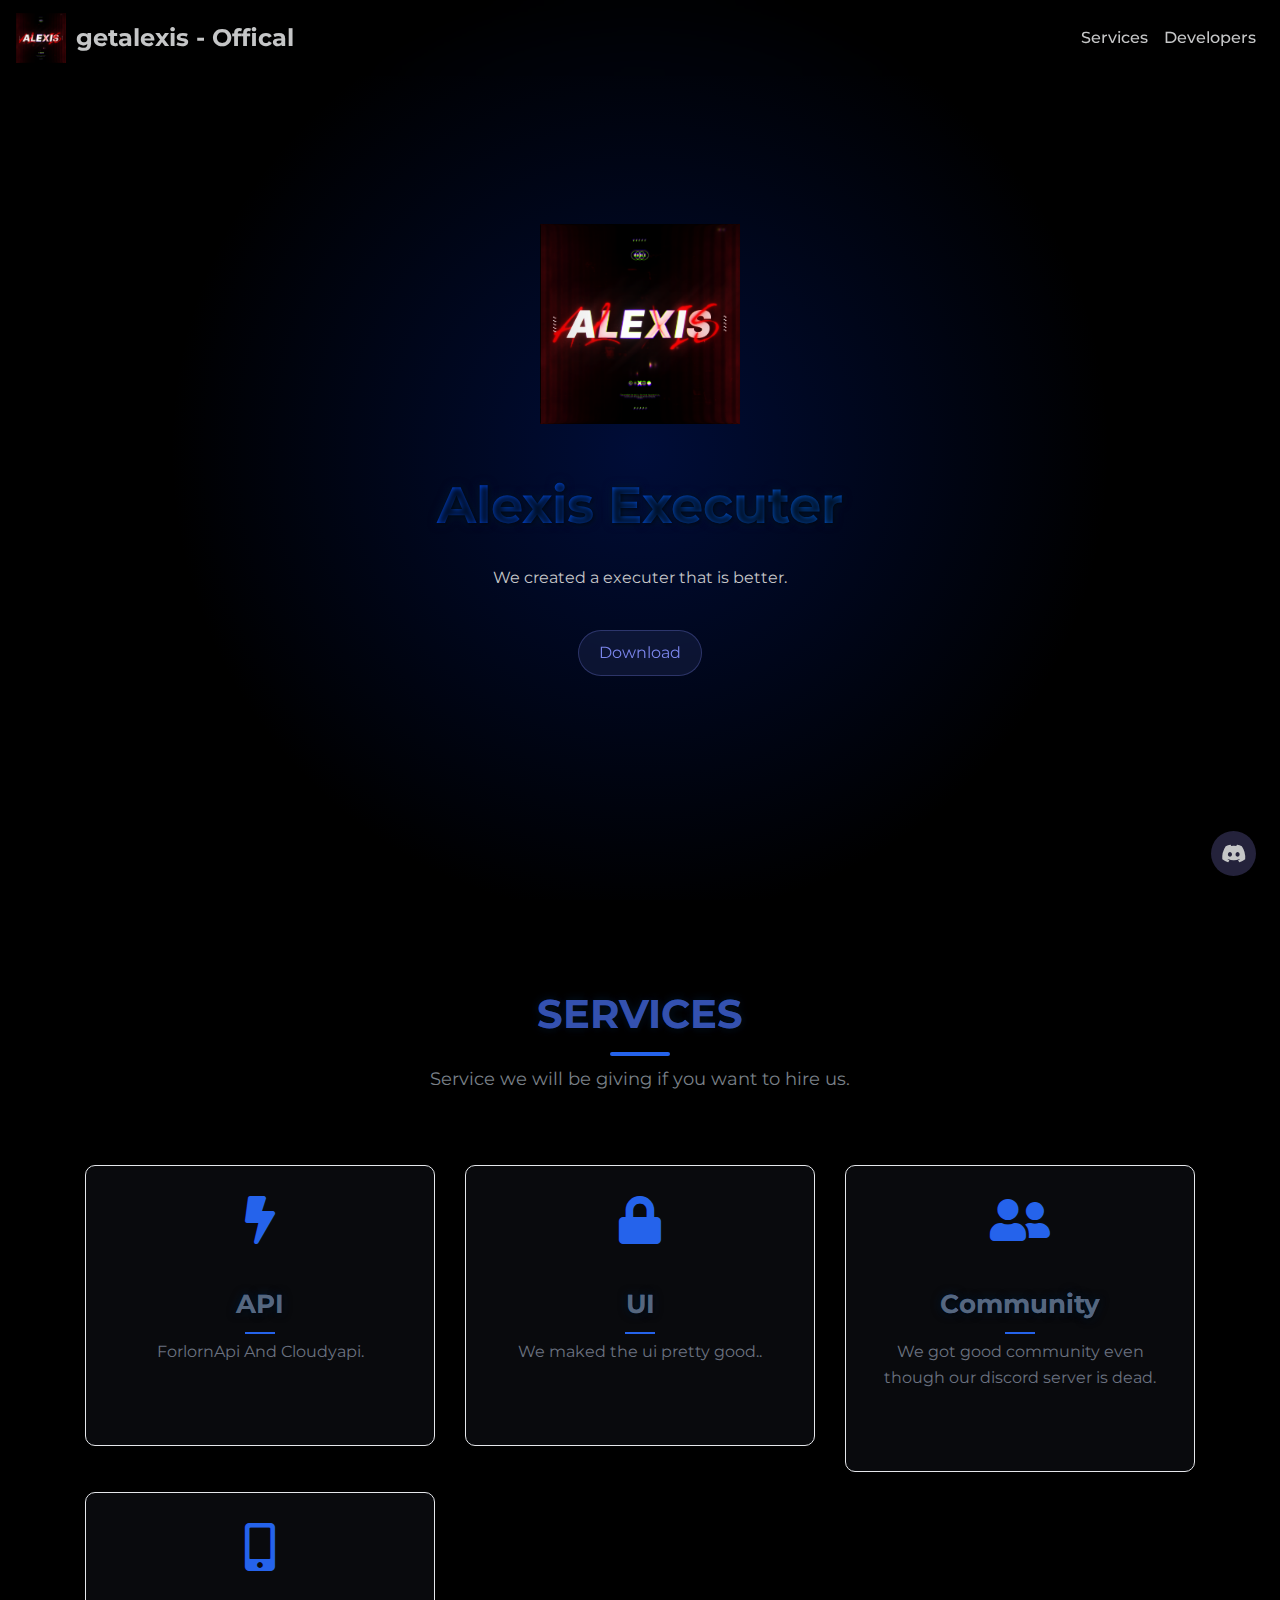
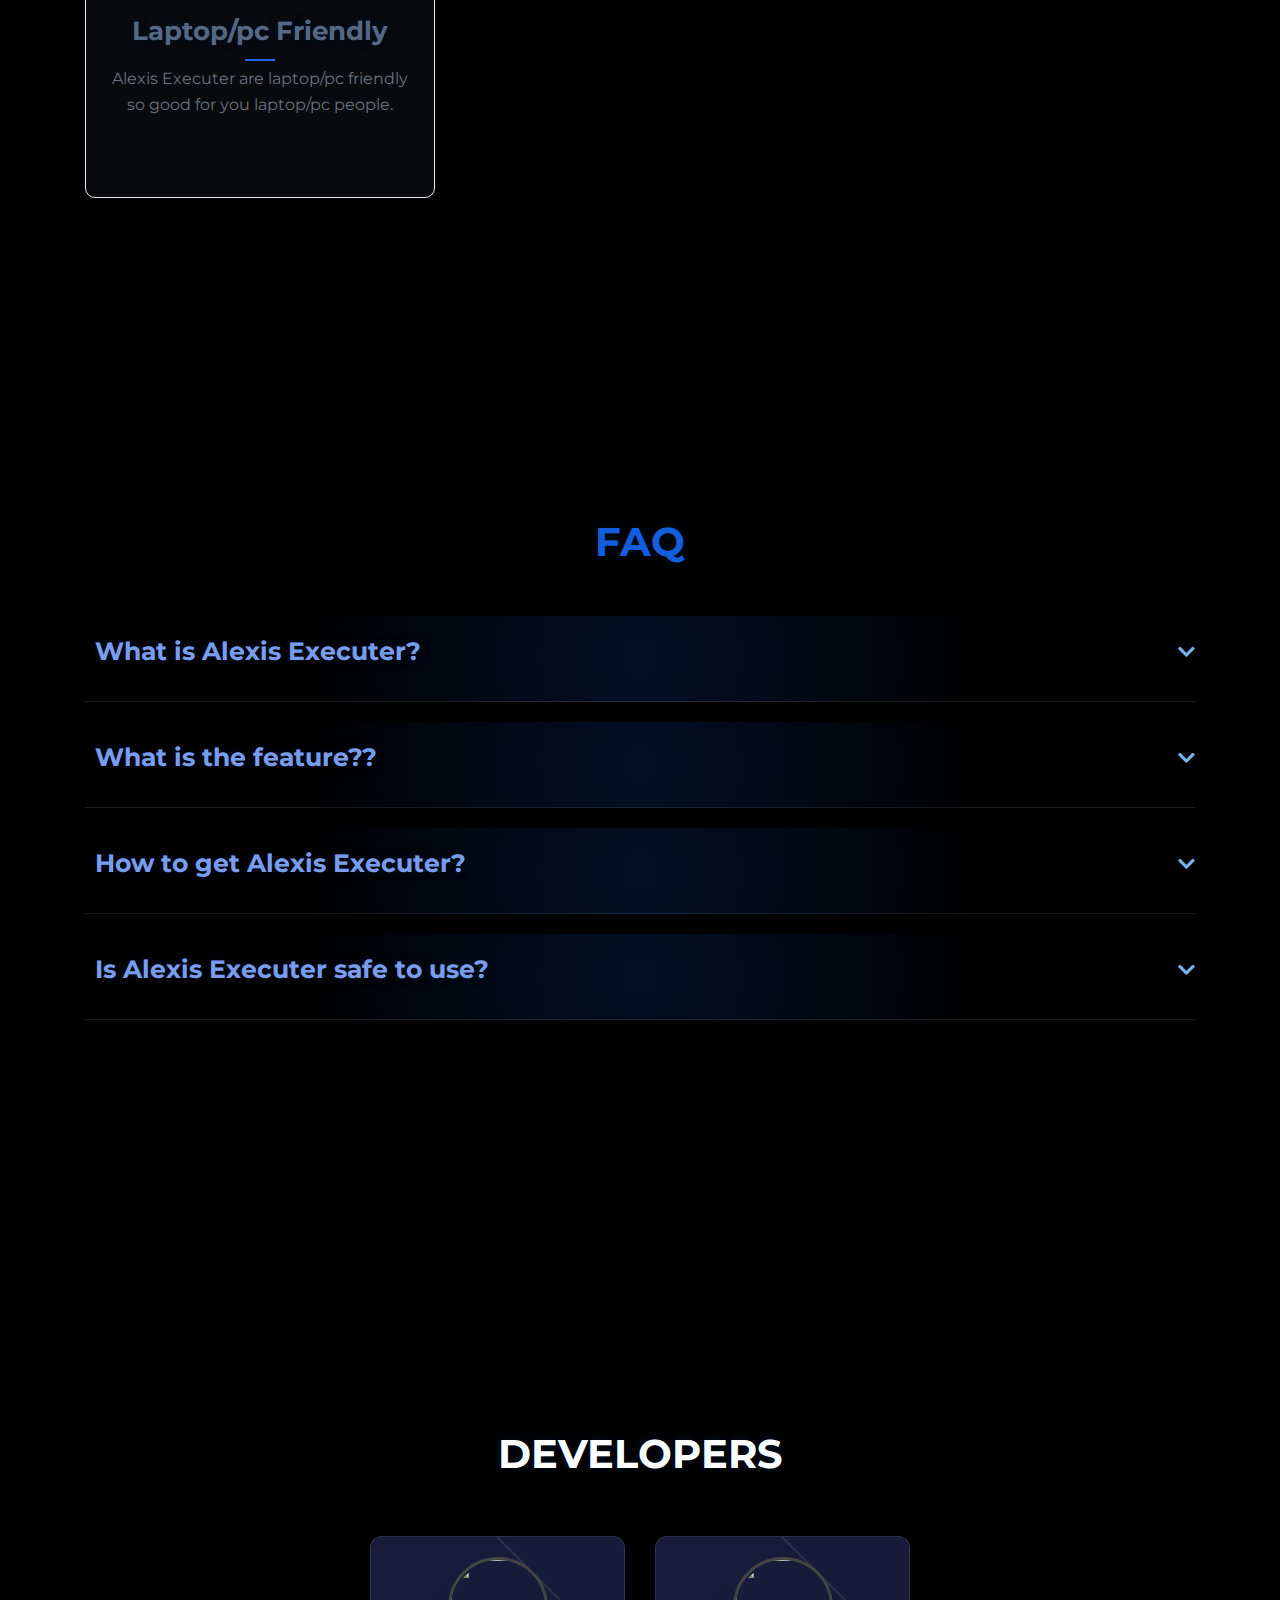
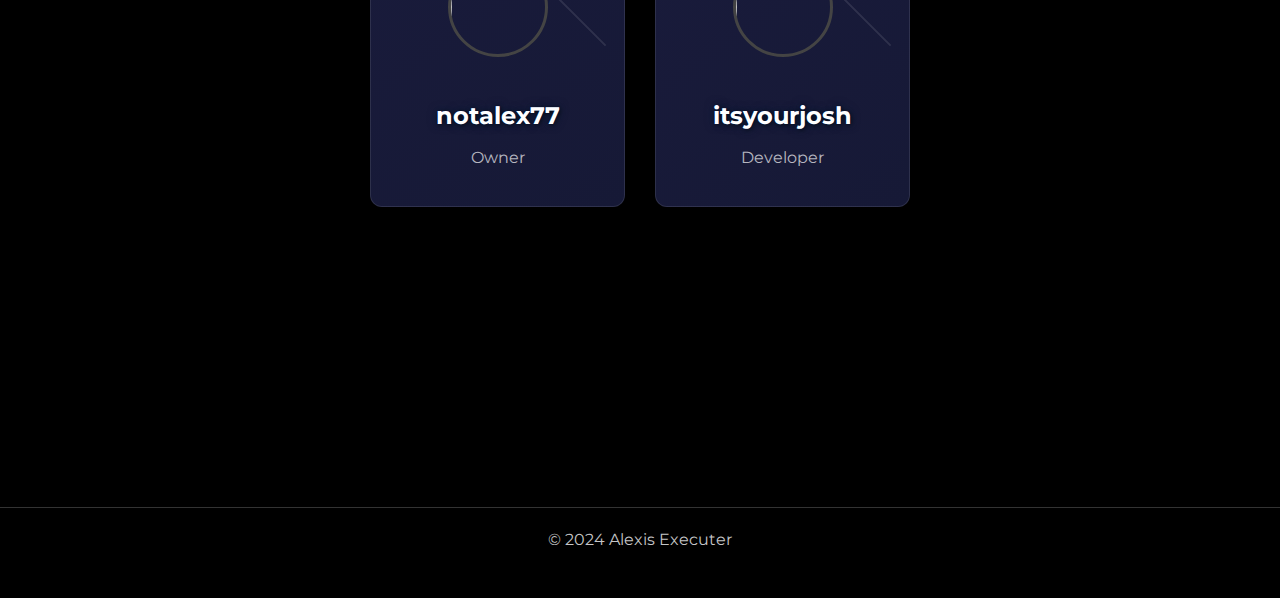
==== index.html @ 996feda2 "Update index.html" ====
<!DOCTYPE html>
<html lang="en">
<head>
    <meta charset="UTF-8" />
    <meta name="viewport" content="width=device-width, initial-scale=1.0" />
    <title>getalexis - Official</title>
<!--     <meta name="description" roblox Executer."> -->
    <link rel="icon" type="image/png" href="logo1.png" />

    <meta property="og:title" content="getalexis - Official">
    <meta property="og:description" content="Roblox Executer.">
    <meta property="og:type" content="website">
    <meta property="og:url" content="https://getalexis.vercel.app">
    <meta property="og:image" content="https://ibb.co/qJ67VHn">
    <meta property="og:image:width" content="1920">
    <meta property="og:image:height" content="1080">

<!--     For Twitter why you ask idk its just that i want that cool thumbnail when you send our website url link -->
    <meta name="twitter:card" content="summary_large_image">
    <meta name="twitter:title" content="getalexis - Official">
    <meta name="twitter:description" content="Roblox Executer.">
    <meta name="twitter:image" content="https://ibb.co/qJ67VHn">

    <meta name="theme-color" content="#1058e9">
    
    <link rel="stylesheet" href="https://stackpath.bootstrapcdn.com/bootstrap/4.5.2/css/bootstrap.min.css" />
    <link rel="stylesheet" href="https://cdnjs.cloudflare.com/ajax/libs/font-awesome/5.15.4/css/all.min.css" />
    <link href="https://fonts.googleapis.com/css2?family=Montserrat:wght@400;700&display=swap" rel="stylesheet" />
    <link href="https://fonts.googleapis.com/css2?family=Montserrat:wght@400;500;600;700&display=swap" rel="stylesheet" />
    <link rel="stylesheet" href="styles.css" />
</head>
<body>
    
    <nav class="navbar navbar-expand-lg navbar-dark fixed-top">
        <a class="navbar-brand" href="/">
            <img src="logo1.png" alt="Logo" class="nav-logo" />
            <span class="brand-text">getalexis - Offical</span>
        </a>        
        <button class="navbar-toggler" type="button" data-toggle="collapse" data-target="#navbarNav" aria-controls="navbarNav" aria-expanded="false" aria-label="Toggle navigation">
            <span class="navbar-toggler-icon"></span>
        </button>
        <div class="collapse navbar-collapse" id="navbarNav">
            <ul class="navbar-nav ml-auto">
                <li class="nav-item">
                    <a class="nav-link" href="#features">Services</a>
                </li>
                <li class="nav-item">
                    <a class="nav-link" href="#developers">Developers</a>
                </li>
            </ul>
        </div>
    </nav>

    <section class="content-section">
        <div class="container text-center">
            <img src="logo1.png" alt="Logo" class="glowing-logo" />
            <h1>Alexis Executer</h1>
            <p>We created a executer that is better.</p>
            <a href="#" class="btn btn-primary mt-4">Download</a>
        </div>
    </section>

    <!-- Suppose to be a Features sections from TMRX website but changed it into Service for our website -->
<section id="features" class="feature-section">
    <div class="container">
        <div class="section-header text-center">
            <h2>Services</h2>
            <p>Service we will be giving if you want to hire us.</p>
        </div>

        <div class="row">
            <div class="col-md-4">
                <div class="feature-card">
                    <i class="fas fa-bolt feature-icon"></i>
                    <h3>API</h3>
                    <p>ForlornApi And Cloudyapi.</p>
                </div>
            </div>

            <div class="col-md-4">
                <div class="feature-card">
                    <i class="fas fa-lock feature-icon"></i>
                    <h3>UI</h3>
                    <p>We maked the ui pretty good..</p>
                </div>
            </div>

            <div class="col-md-4">
                <div class="feature-card">
                    <i class="fas fa-user-friends feature-icon"></i>
                    <h3>Community</h3>
                    <p>We got good community even though our discord server is dead.</p>
                </div>
            </div>

<!--             <div class="col-md-4">
                <div class="feature-card">
                    <i class="fas fa-chart-line feature-icon"></i>
                    <h3>Title</h3>
                    <p>Description.</p>
                </div>
            </div> -->


            <div class="col-md-4">
                <div class="feature-card">
                    <i class="fas fa-mobile-alt feature-icon"></i>
                    <h3>Laptop/pc Friendly</h3>
                    <p>Alexis Executer are laptop/pc friendly so good for you laptop/pc people.</p>
                </div>
            </div>
        </div>
    </div>
</section>

<!--  Showcase Secionn (if you uncomment this please uncomment the showcase css style code in styles.css because it will look goddamn ugly)
    <section class="showcase-section">
        <div class="container">
            <h1 class="text-center">Showcase</h1>
            <div class="row">
                <div class="col-md-6 text-center">
                    <h2>BRother</h2>
                    <video class="showcase-video" autoplay muted loop playsinline>
                        <source src="#" type="video/mp4" controls loading="lazy">
                        Your browser does not support the video tag.
                    </video>

                   <img src="#" alt="Showcase" class="showcase-image" loading="lazy">
                </div>
                <div class="col-md-6 text-center">
                    <h2>Cube Hub</h2>
                    <video class="showcase-video" autoplay muted loop playsinline>
                        <source src="zekrom.mp4" type="video/mp4" controls loading="lazy">
                        Your browser does not support the video tag.
                    </video>

                    <img src="#" alt="Zekrom Showcase" class="showcase-image" loading="lazy">
                </div>
            </div>
        </div>
    </section> 
-->

    <section id="faq" class="faq-section">
        <div class="container">
            <h2>FAQ</h2>
            <div class="faq-item">
                <div class="faq-question">
                    <h3>What is Alexis Executer?</h3>
                    <i class="fa fa-chevron-down"></i>
                </div>
                <div class="faq-answer">
                    <p>Alexis Executer is a roblox executer that is good.</p>
                </div>
            </div>
            <div class="faq-item">
                <div class="faq-question">
                    <h3>What is the feature??</h3>
                    <i class="fa fa-chevron-down"></i>
                </div>
                <div class="faq-answer">
                    <p>open file , save file , settings , scripthub and more
                        .</p>
                </div>
            </div>
            <div class="faq-item">
                <div class="faq-question">
                    <h3>How to get Alexis Executer?</h3>
                    <i class="fa fa-chevron-down"></i>
                </div>
                <div class="faq-answer">
                    <p>You can get Alexis Executer by clicking the 'Download' button at the top of this page.</p>
                </div>
            </div>
            <div class="faq-item">
                <div class="faq-question">
                    <h3>Is Alexis Executer safe to use?</h3>
                    <i class="fa fa-chevron-down"></i>
                </div>
                <div class="faq-answer">
                    <p>Yes, Alexis executer is safe and trusted.</p>
                </div>
            </div>
        </div>
    </section>

    <!-- AF Developers -->
<section id="developers" class="developers-section">
    <div class="container">
        <h2 class="text-center mb-5">Developers</h2>
        <div class="row justify-content-center">
            <div class="col-md-3 col-sm-6">
                <div class="developer-card" onclick="Dev_Details('dev1')">
                    <img src="https://cdn.discordapp.com/attachments/1247208870917574766/1313842703242362942/static_2.png?ex=67519ade&is=6750495e&hm=bf49af318a954300d9f45fce82d93256cb7212ee7757b907543bc286af58f09f&" class="developer-photo">
                    <h4 class="developer-name">notalex77</h4>
                    <p class="developer-role">Owner</p>
                </div>
            </div>
            <div class="col-md-3 col-sm-6">
                <div class="developer-card" onclick="Dev_Details('dev2')">
                    <img src="https://cdn.discordapp.com/attachments/1247208870917574766/1313843544657760348/static_3.png?ex=67519ba7&is=67504a27&hm=f83f774e26704d9a2c20cb3a9cfd40d6d8f1c63ff0c28e93657efeffa87cd77e&" class="developer-photo">
                    <h4 class="developer-name">itsyourjosh</h4>
                    <p class="developer-role">Developer</p>
            </div>
        </div>
    </div>
</section>

<div id="developerModal" class="developer-modal">
    <div class="modal-content">
        <span class="close-btn" onclick="closeModal()">&times;</span>
        <div id="developer-details"></div>
    </div>
</div>


    <footer class="footer text-center">
        <div class="container">
            <p>© 2024 Alexis Executer</p>
        </div>
    </footer>

    <div class="social-icons">
        <a href="https://discord.gg/aCf5Ar8gyV" class="social-icon" target="_blank"><i class="fab fa-discord"></i></a>
    </div>

    <script src="https://code.jquery.com/jquery-3.5.1.slim.min.js"></script>
    <script src="https://cdn.jsdelivr.net/npm/@popperjs/core@2.5.4/dist/umd/popper.min.js"></script>
    <script src="https://stackpath.bootstrapcdn.com/bootstrap/4.5.2/js/bootstrap.min.js"></script>
    <script src="scripts.js"></script>
    <script>
        window.addEventListener('scroll', function() {
            var navbar = document.querySelector('.navbar');
            if (window.scrollY > 50) { 
                navbar.classList.add('scrolled');
            } else {
                navbar.classList.remove('scrolled');
            }
        });
    </script>
    
</body>
</html>
---- styles.css ----
body {
    background: #000000;
    color: #c5c6c7;
    font-family: "Montserrat", sans-serif;
    margin: 0;
    padding: 0;
    overflow-x: hidden;
    position: relative;
}

body::before {
    content: '';
    position: absolute;
    top: 0;
    left: 0;
    width: 100%;
    height: 100%;
    opacity: 0.5;
    z-index: -1;
    pointer-events: none;
}

/* scrollbar design ong */
::-webkit-scrollbar {
    width: 6px;
}

::-webkit-scrollbar-track {
    background: #000;
    border-radius: 2px;
}

::-webkit-scrollbar-thumb {
    background: #00258b;
    border-radius: 2px;
}

::-webkit-scrollbar-thumb:hover {
    background: #4169e1;
}

h1, h2, h3, h4, h5, h6 {
    overflow: visible;
    white-space: nowrap;
    font-size: 3.2em;
    margin: 20px 0;
    background: linear-gradient(135deg, #002fff, #0078d4);
    -webkit-background-clip: text;
    font-family: 'Montserrat', sans-serif;
    color: transparent;
    padding: 10px;
    font-weight: 700;
    text-shadow: 1px 1px 5px rgba(0, 0, 0, 0.7), 0 0 10px rgba(0, 35, 67, 0.7);
    animation: fadeIn 1s 2s forwards;
}

p {
    font-family: 'Montserrat', sans-serif;
    font-weight: 400;
    color: #c5c6c7;
}

a {
    font-family: 'Montserrat', sans-serif;
    font-weight: 500;
    color: #897aea;
}

a:hover {
    color: #ffffff;
    text-decoration: none;
}

/* 
Navbar 
*/
.navbar {
    background: transparent;
    /* border-bottom: 2px solid #000; */
    /* box-shadow: 0px 8px 16px rgba(0, 0, 0, 0.3); */
    transition: background 0.3s ease, border-bottom 0.3s ease, box-shadow 0.3s ease;
    backdrop-filter: blur(10px); 
    border-radius: 10px;
}

.navbar.scrolled {
    background: rgba(8, 2, 11, 0.5);
    border-bottom: 2px solid #08588d;
    box-shadow: 0px 8px 16px rgba(0, 0, 0, 0.6);
    border-radius: 0px;
    transform: scale(1.0);
    transition: transform 0.3s ease, background 0.3s ease, border-bottom 0.3s ease, box-shadow 0.3s ease;
}

.nav-link:hover {
    color: #1e90ff !important;
}

.nav-logo {
    width: 50px;
    height: auto;
    margin-right: 10px;
}


.navbar-brand, .nav-link {
    color: #c5c6c7 !important;
    transition: color 0.3s ease;
}

.navbar-brand {
    display: flex;
    align-items: center; 
    justify-content: center;
    text-decoration: none;
}


.brand-text {
    font-family: 'Montserrat', sans-serif;
    font-size: 1.5rem;
    font-weight: bold;
}



/* 
Button 
*/
.btn-primary {
    background: rgba(122, 141, 234, 0.8);
    background: rgba(122, 141, 234, 0.1);
    border: none;
    border: 1px solid rgba(122, 131, 234, 0.3);
    color: #7a85ea;
    padding: 10px 20px;
    font-size: 16px;
    border-radius: 50px;
    transition: background 0.3s ease, color 0.3s ease, border-color 0.3s ease;
    backdrop-filter: blur(5px);
}

.btn-primary:hover {
    background: rgba(122, 159, 234, 0.3);
    color: #ffffff;
    border-color: rgba(122, 143, 234, 0.5);
}

/* 
Super cool Logo Animation :shrug:
*/
.glowing-logo {
    width: 200px;
    height: auto;
    margin-bottom: 20px;
    transition: transform 0.8s cubic-bezier(0.25, 1, 0.5, 1), filter 0.8s cubic-bezier(0.25, 1, 0.5, 1);
    animation: moveUpDown 2s infinite alternate;
}

@keyframes moveUpDown {
    0% {
        transform: translateY(0);
    }
    100% {
        transform: translateY(-5px);
    }
}

.glowing-logo:hover {
    animation: pulseGlow 1.5s infinite;
}

@keyframes pulseGlow {
    0% {
        transform: scale(1);
        filter: drop-shadow(0 0 8px rgba(20, 103, 220, 0.8)); 
    }
    50% {
        transform: scale(1.05);
        filter: drop-shadow(0 0 16px rgb(20, 87, 220)); 
    }
    100% {
        transform: scale(1);
        filter: drop-shadow(0 0 8px rgba(20, 123, 220, 0.8)); 
    }
}

/* 
Content 
*/
.content-section {
    overflow: visible; 
    background: radial-gradient(circle, rgba(0, 32, 139, 0.4), transparent 60%);
    min-height: 100vh;
    display: flex;
    align-items: center;
    justify-content: center;
    text-align: center;
    padding: 20px;
    color: #c5c6c7;
    z-index: 2;
}

.title-card {
    background: rgba(45, 42, 74, 0.3);
    width: 100%;
    padding: 30px;
    border-radius: 5px;
    box-shadow: 0 8px 16px rgba(0, 0, 0, 0.4);
    border: 2px solid rgba(255, 255, 255, 0.5);
    backdrop-filter: blur(5px);
    -webkit-backdrop-filter: blur(10px);
    margin-bottom: 50px;
    text-align: center;
    color: #ffffff;
    transition: box-shadow 0.3s ease, transform 0.3s ease;
}

.title-card:hover {
    box-shadow: 0 12px 20px rgba(0, 0, 0, 0.5);
    transform: translateY(-5px);
}

.title-card h2 {
    font-size: 2.5rem;
    margin-bottom: 15px;
    color: #ffffff;
}

.title-card p {
    font-size: 1.25rem;
    color: #f8f9fa;
}


/* 
Feature Section (im lazy to change it into Service)
*/
.feature-section {
    padding: 60px 20px;
    text-align: center;
    color: #7a8088;
}

.feature-section h2 {
    font-size: 2.5rem;
    font-weight: bold;
    color: #3451af;
    margin-bottom: 15px;
    text-transform: uppercase;
    position: relative;
    display: inline-block;
}

.feature-section h2::after {
    content: '';
    width: 60px;
    height: 4px;
    background: #2563eb;
    position: absolute;
    bottom: -8px;
    left: 50%;
    transform: translateX(-50%);
    border-radius: 2px;
}

.feature-section p {
    font-size: 1.1rem;
    color: #7a8088;
    margin-bottom: 50px;
    line-height: 1.8;
}

.feature-grid {
    display: grid;
    grid-template-columns: repeat(auto-fit, minmax(300px, 1fr));
    gap: 40px;
}

.feature-card {
    background: #090a0d;
    border: 1px solid #e5e7eb;
    margin-top: 20px;
    padding: 30px 20px;
    border-radius: 10px;
    position: relative;
    text-align: center;
    box-shadow: 0 4px 10px rgba(0, 0, 0, 0.05);
    transition: transform 0.4s ease, box-shadow 0.4s ease;
}

.feature-card:hover {
    transform: translateY(-5px);
    box-shadow: 0 12px 30px rgba(0, 0, 0, 0.1);
}

.feature-card .feature-icon {
    font-size: 3rem;
    color: #2563eb;
    margin-bottom: 15px;
    transition: transform 0.3s ease, color 0.3s ease;
}

.feature-card:hover .feature-icon {
    color: #1e40af;
    transform: scale(1.1);
}

.feature-card h3 {
    font-size: 1.6rem;
    font-weight: bold;
    color: #56677e;
    margin-bottom: 10px;
    position: relative;
}

.feature-card h3::after {
    content: '';
    width: 30px;
    height: 2px;
    background: #2563eb;
    position: absolute;
    bottom: -5px;
    left: 50%;
    transform: translateX(-50%);
}

.feature-card p {
    font-size: 1rem;
    color: #6b7280;
    line-height: 1.6;
}

.feature-card a {
    display: inline-block;
    margin-top: 15px;
    padding: 10px 25px;
    color: #ffffff;
    font-size: 1rem;
    font-weight: 600;
    background: #2563eb;
    text-decoration: none;
    border-radius: 5px;
    box-shadow: 0 4px 10px rgba(0, 0, 0, 0.1);
    transition: background 0.3s ease, box-shadow 0.3s ease, transform 0.3s ease;
}

.feature-card a:hover {
    background: #1e40af;
    transform: translateY(-3px);
    box-shadow: 0 8px 20px rgba(0, 0, 0, 0.2);
}



/* Developers */
.developers-section {
    padding: 80px 20px;
    position: relative;
    color: #fff;
    text-align: center;
    overflow: hidden;
}

.developers-section::before {
    content: "";
    position: absolute;
    top: 0;
    left: 0;
    width: 100%;
    height: 100%;
    z-index: 0;
    pointer-events: none;
}

.developers-section .background-video {
    position: absolute;
    top: 0;
    left: 0;
    width: 100%;
    height: 100%;
    object-fit: cover;
    z-index: 0;
    opacity: 0.2;
}

.developers-section .background-overlay {
    position: absolute;
    top: 0;
    left: 0;
    width: 100%;
    height: 100%;
    background: rgba(0, 0, 0, 0.7);
    z-index: 1;
}


.developers-section h2 {
    font-size: 2.5rem;
    margin-top: 300px;
    margin-bottom: 40px;
    z-index: 2;
    color: #fff;
    font-weight: bold;
    text-transform: uppercase;
}

/* 
Developer Card 
*/
.developer-card {
    position: relative;
    background: var(--card-background, linear-gradient(145deg, #191b3b, #161936));
    border: 1px solid rgba(255, 255, 255, 0.1);
    border-radius: 12px;
    padding: 20px;
    text-align: center;
    margin-bottom: 20px;
    box-shadow: 0 4px 12px rgba(0, 0, 0, 0.6);
    transition: transform 0.3s, box-shadow 0.3s;
    cursor: pointer;
    overflow: hidden;
    z-index: 2;
}

.developer-card:hover {
    transform: translateY(-10px);
    box-shadow: 0 10px 20px rgba(0, 0, 0, 0.8);
}

.developer-card::before {
    content: "";
    position: absolute;
    top: 0;
    left: 50%;
    width: 120%;
    height: 2px;
    background: rgba(255, 255, 255, 0.1);
    transform: translateX(-50%) rotate(45deg);
    z-index: 0;
    pointer-events: none;
}

.developer-card:hover::before {
    height: 4px;
    background: rgba(255, 255, 255, 0.2);
}

.developer-photo {
    width: 100px;
    height: 100px;
    border-radius: 50%;
    margin-bottom: 15px;
    border: 3px solid #444;
    z-index: 1;
    position: relative;
}

.developer-name {
    font-size: 1.5rem;
    font-weight: bold;
    margin-bottom: 5px;
    color: #fff;
    z-index: 1;
    position: relative;
}

.developer-role {
    font-size: 1rem;
    color: rgba(255, 255, 255, 0.7);
    z-index: 1;
    position: relative;
}


.developer-modal {
    display: none;
    position: fixed;
    top: 0;
    left: 0;
    width: 100%;
    height: 100%;
    background: rgba(0, 0, 0, 0.9);
    z-index: 1000;
    justify-content: center;
    align-items: center;
    overflow-y: auto;
}

.modal-content {
    background: #1c1e38;
    color: #fff;
    padding: 30px;
    width: 90%;
    max-width: 600px;
    border-radius: 20px;
    text-align: center;
    position: relative;
    box-shadow: 0 10px 30px rgba(0, 0, 0, 0.8);
}

.modal-content img {
    width: 120px;
    height: 120px;
    border-radius: 50%;
    margin-bottom: 20px;
    border: 4px solid #555;
}

.modal-content h2 {
    font-size: 2rem;
    margin-bottom: 10px;
    color: #fff;
}

.modal-content p {
    font-size: 1.1rem;
    line-height: 1.6;
    color: rgba(255, 255, 255, 0.8);
}

.close-btn {
    position: absolute;
    top: 15px;
    right: 20px;
    font-size: 1.8rem;
    color: rgba(255, 255, 255, 0.6);
    cursor: pointer;
    transition: color 0.3s;
}

.close-btn:hover {
    color: #fff;
}





/* 
footer 
*/
footer {
    margin-top: 200px;
    margin-bottom: 10px;
    background-color: #000000;
    border-top: 1px solid #333;
    padding: 20px 0;
    color: #c5c6c7;
}

/* 
Social Icons 
*/
.social-icons {
    position: fixed;
    bottom: 20px;
    right: 20px;
}

.social-icon {
    color: #c5c6c7;
    background-color: rgba(45, 42, 74, 0.8);
    border-radius: 50%;
    width: 45px;
    height: 45px;
    display: inline-flex;
    justify-content: center;
    align-items: center;
    margin: 4px;
    transition: transform 0.3s ease;
    font-size: 20px;
    backdrop-filter: blur(5px); 
}

.social-icon:hover {
    transform: scale(1.1);
    color: #ffffff;
    text-decoration: none;
}

/* 
Showcase
*/
/* .showcase-section {
    margin-top: 400px;
    background: radial-gradient(circle, rgba(98, 8, 8, 0.4), transparent 60%);
    padding: 60px 0;
    color: #c5c6c7;
}

.showcase-section h1 {
    color: #dc143c;
    font-size: 2.5rem;
    margin-bottom: 40px;
}

.showcase-section h2 {
    color: #ffffff;
    font-size: 2rem;
    margin-bottom: 20px;
}

.showcase-video, .showcase-image {
    width: 100%;
    max-width: 600px;
    height: 340px; 
    box-shadow: 0px 8px 16px rgba(0, 0, 0, 0.5), 0 0 10px rgba(220, 20, 60, 0.8); 
    border: 2px solid #dc143c; 
    border-radius: 10px;
    margin-bottom: 480px;
    will-change: transform, opacity;
    transform: rotateY(-26deg) rotateX(10deg) scale(1.1);
    object-fit: cover;
}

.showcase-content {
    display: flex;
    align-items: center;
    justify-content: center;
    flex-direction: column;
    padding: 0 20px;
} */


/* 
faq
*/
.faq-section h2 {
    text-align: center;
    font-size: 2.5rem;
    margin-top: 250px;
    margin-bottom: 40px;
    color: #145ddc;
}

.faq-item {
    background: radial-gradient(circle, rgba(8, 38, 98, 0.4), transparent 60%);
    margin-bottom: 20px;
    border-bottom: 1px solid rgba(255, 255, 255, 0.1);
    padding-bottom: 15px;
}

.faq-question {
    display: flex;
    justify-content: space-between;
    align-items: center;
    cursor: pointer;
    font-size: 1.2rem;
    transition: color 0.3s ease;
    padding: 10px 0;
}

.faq-question h3 {
    font-size: 25px;
    margin: 0;
    color: #7a9dea;
}

.faq-question i {
    transition: transform 0.3s ease;
    color: #7ab2ea;
}

.faq-answer {
    max-height: 0;
    overflow: hidden;
    transition: max-height 0.4s ease, padding 0.4s ease;
}

.faq-item.open .faq-answer {
    max-height: 500px; 
    padding-top: 10px;
    padding-bottom: 10px;
}

.faq-item.open .faq-answer {
    display: block;
}

.faq-item.open .faq-question i {
    transform: rotate(180deg);
}

.faq-item:hover .faq-question h3 {
    color: #ffffff;
}


@media (max-width: 768px) {
    h1 {
        font-size: 2em;
    }
    .content-section {
        padding: 20px;
    }

    .feature-card {
        width: 100%;
        padding: 15px;
        margin-bottom: 50px;
        /* transform: rotateY(30deg) rotateX(10deg) scale(1.0); */
        box-shadow: 0px 8px 16px rgba(0, 0, 0, 0.3), 0 0 5px rgba(20, 103, 220, 0.7);
    }
    
    .feature-icon {
        font-size: 40px;
    }

    .footer {
        margin-bottom: 50px;
    }

    .social-icons {
        position: fixed;
        bottom: 10;
        right: 135px;
        text-align: center;
    }

    .social-icon {
        width: 45px;
        height: 45px;
        font-size: 25px;
        margin: 5px;
        margin-bottom: 10px;
    }

    .showcase-video, .showcase-image {
        width: 100%; 
        height: 200px; 
        margin-bottom: 100px;
        object-fit: cover; 
        box-shadow: 0px 8px 16px rgba(0, 0, 0, 0.5), 0 0 10px rgba(220, 20, 60, 0.8); 
        border: 2px solid #dc143c; 
        border-radius: 10px;
        transform: rotateY(-0deg) rotateX(10deg);
    }
    
    .glowing-logo {
        width: 150px;
    }

    .faq-question h3 {
        font-size: 20px;
    }
}

@media (max-width: 480px) {
    .glowing-logo {
        width: 120px;
    }

    .feature-icon {
        font-size: 35px;
    }

    .feature-card h3 {
        font-size: 1.2rem;
    }

    .feature-card p {
        font-size: 0.9rem;
    }

    .btn-primary {
        padding: 8px 15px;
        font-size: 14px;
    }
}
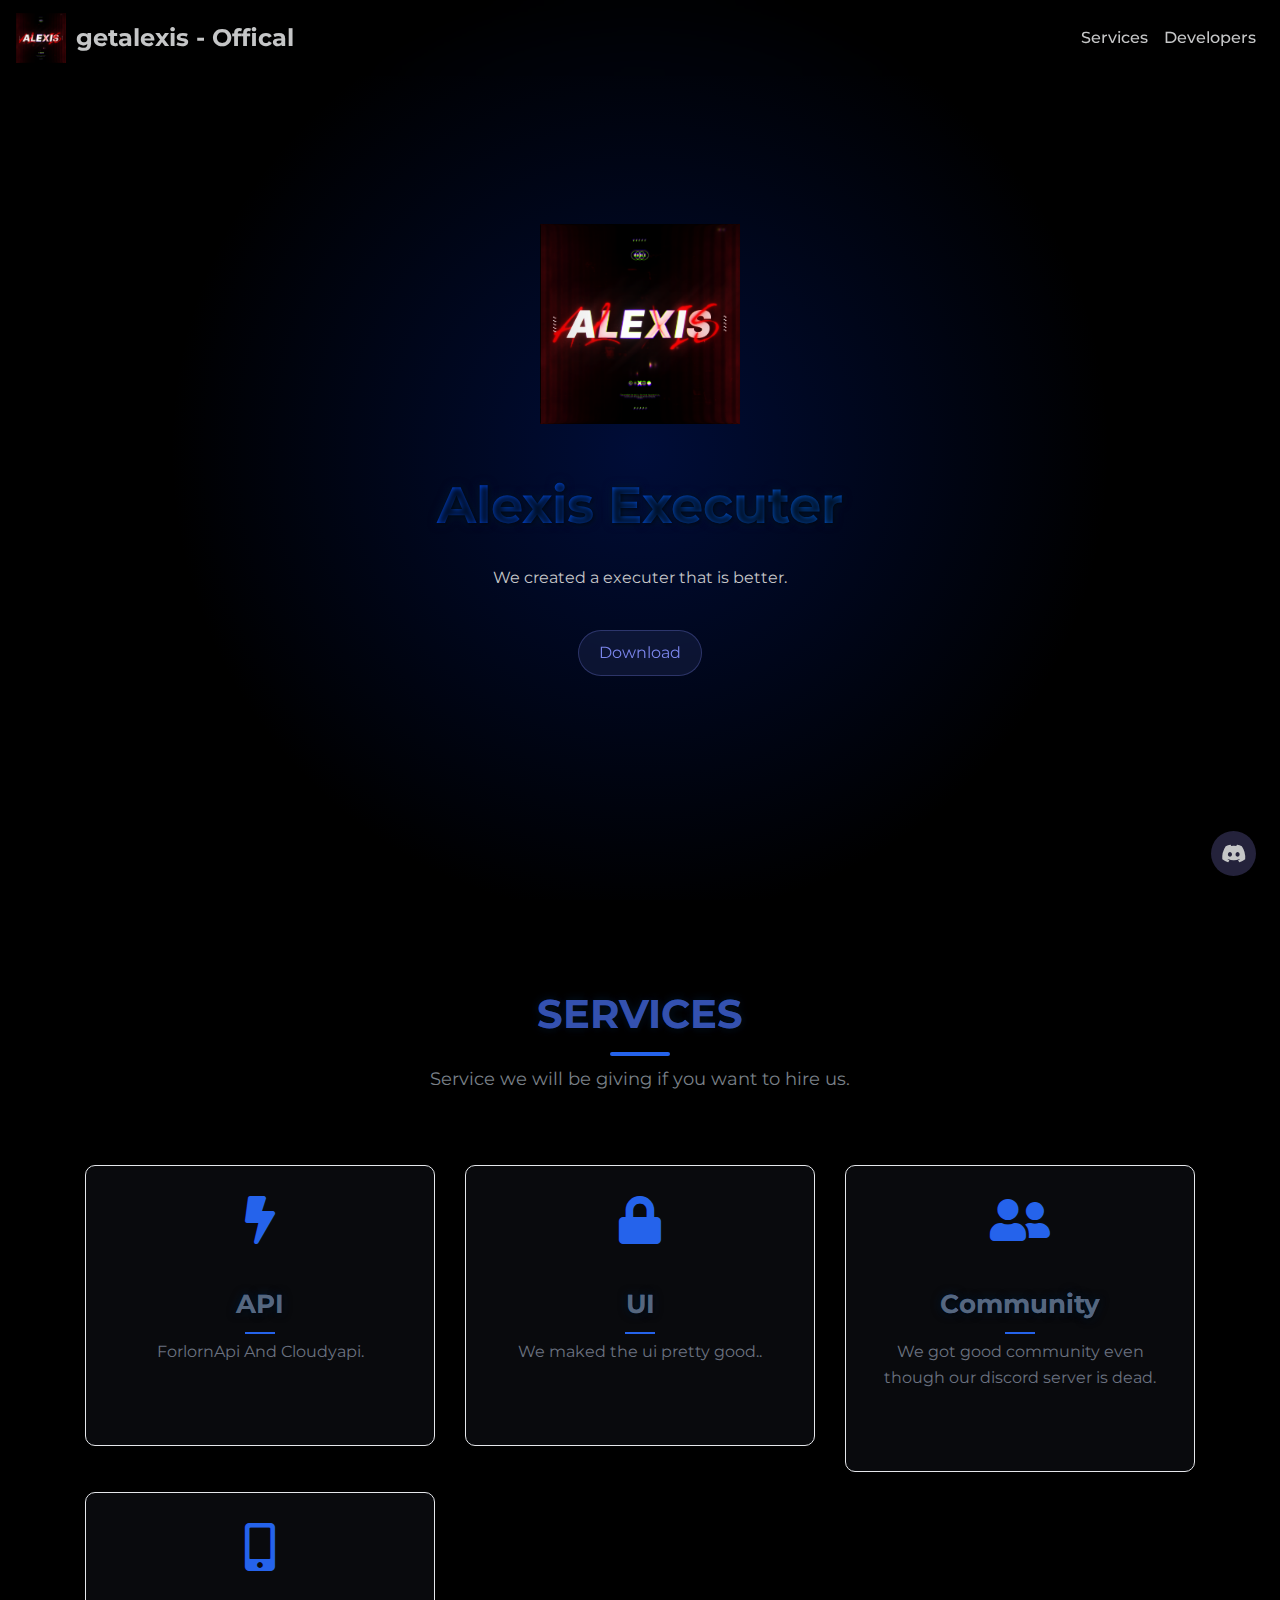
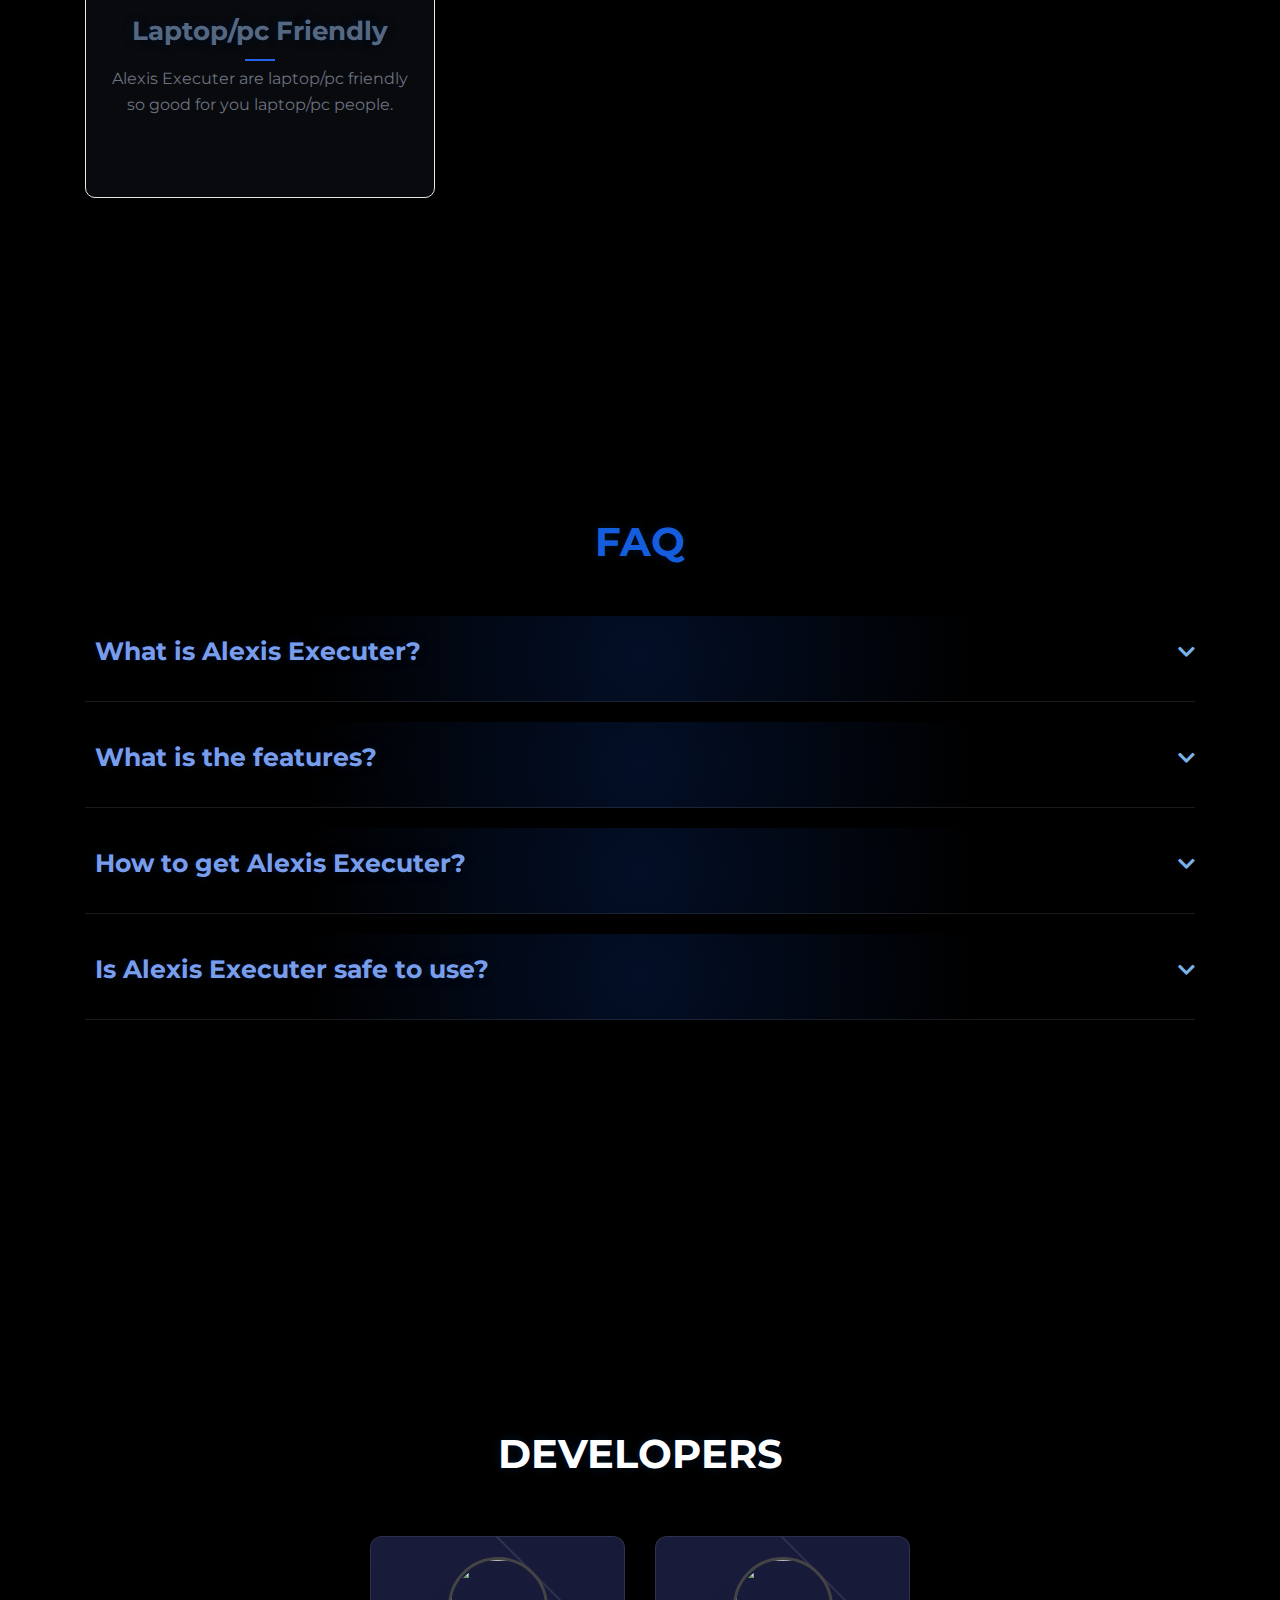
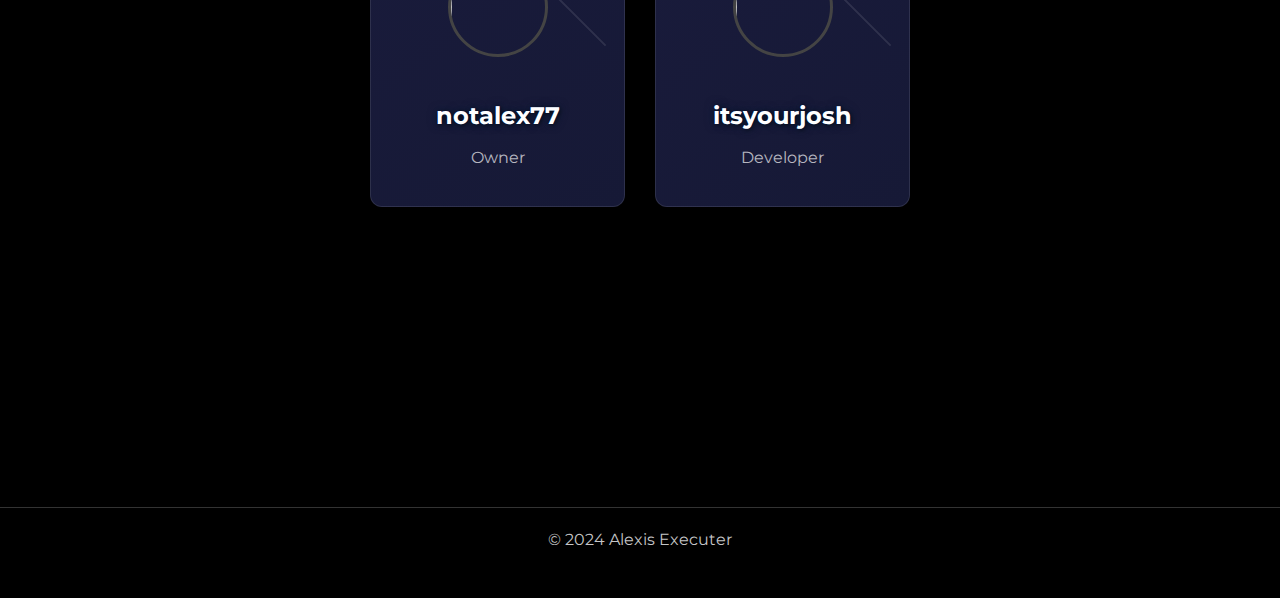
==== commit 0f96aca6: "Update index.html" ====
--- a/index.html
+++ b/index.html
@@ -4,7 +4,7 @@
     <meta charset="UTF-8" />
     <meta name="viewport" content="width=device-width, initial-scale=1.0" />
     <title>getalexis - Official</title>
-<!--     <meta name="description" roblox Executer."> -->
+    <meta name="description" Roblox Executer." >
     <link rel="icon" type="image/png" href="logo1.png" />
 
     <meta property="og:title" content="getalexis - Official">
@@ -155,7 +155,7 @@
             </div>
             <div class="faq-item">
                 <div class="faq-question">
-                    <h3>What is the feature??</h3>
+                    <h3>What is the features?</h3>
                     <i class="fa fa-chevron-down"></i>
                 </div>
                 <div class="faq-answer">
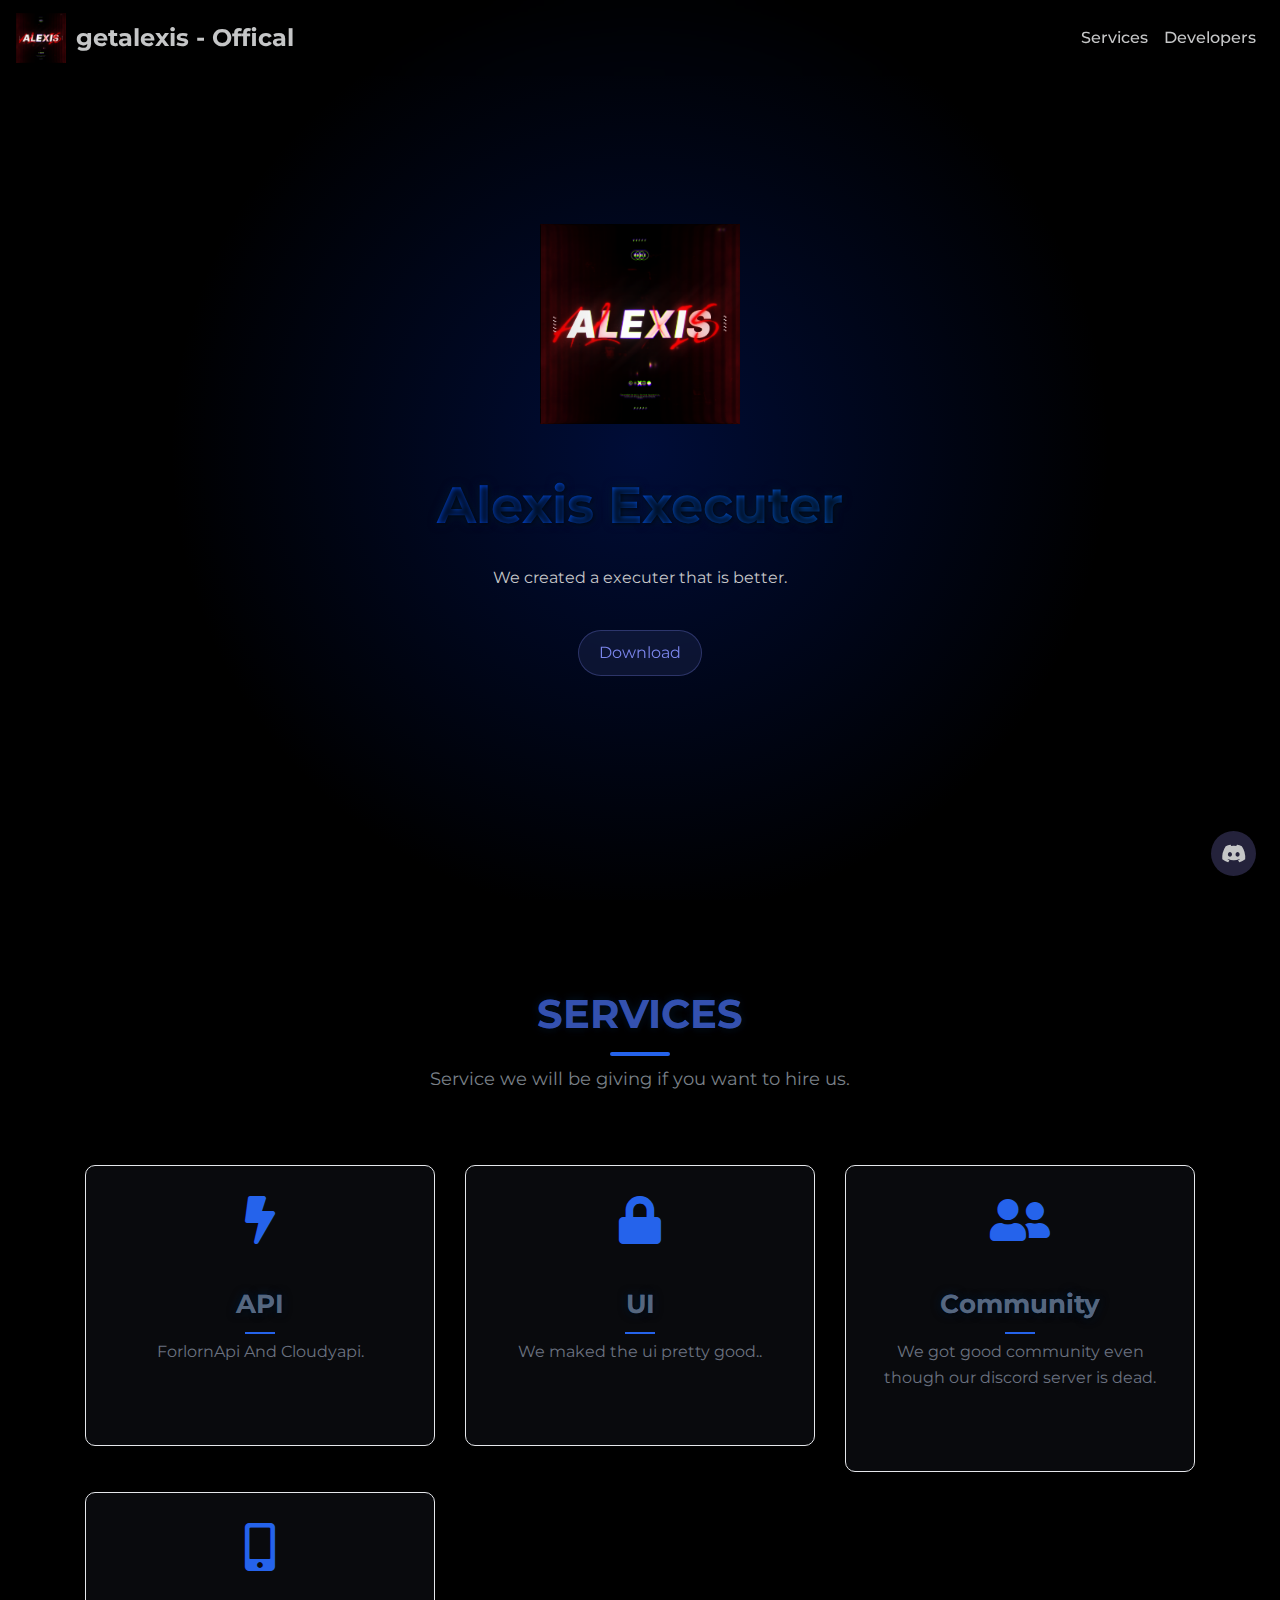
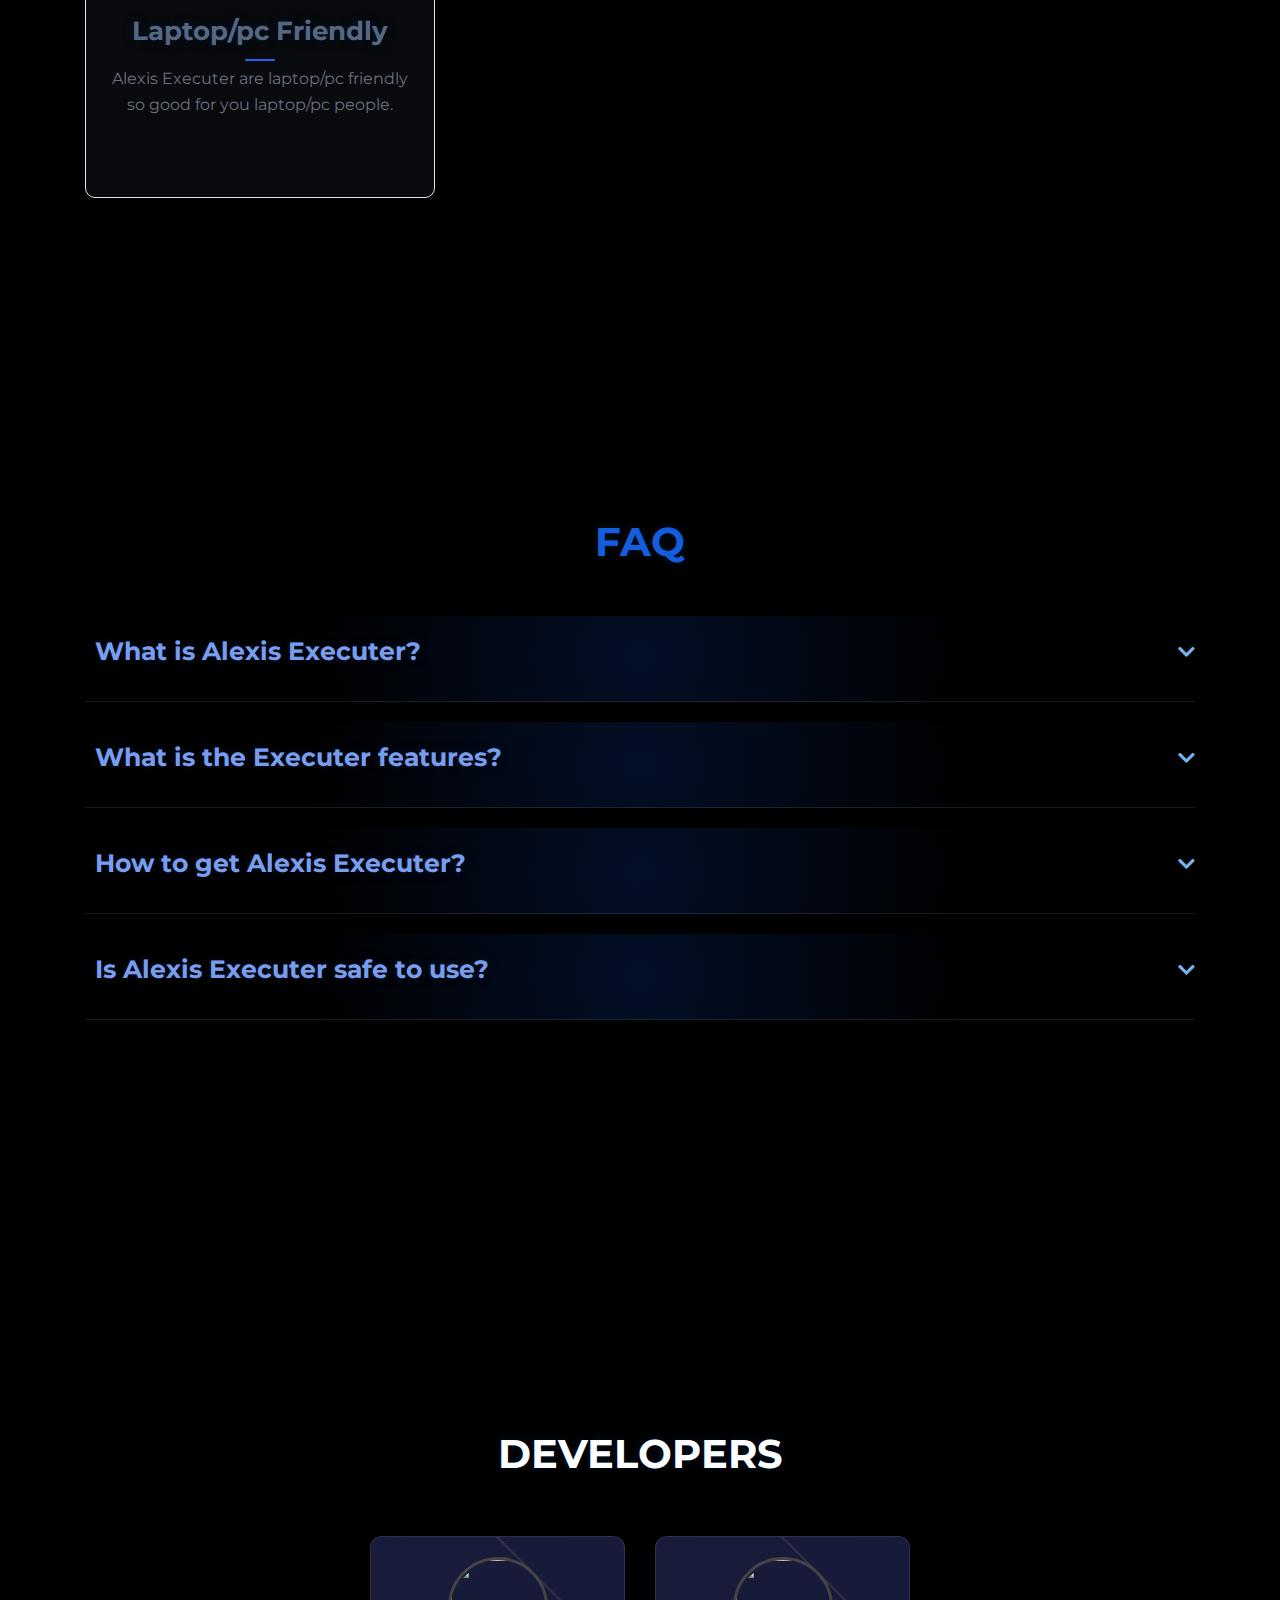
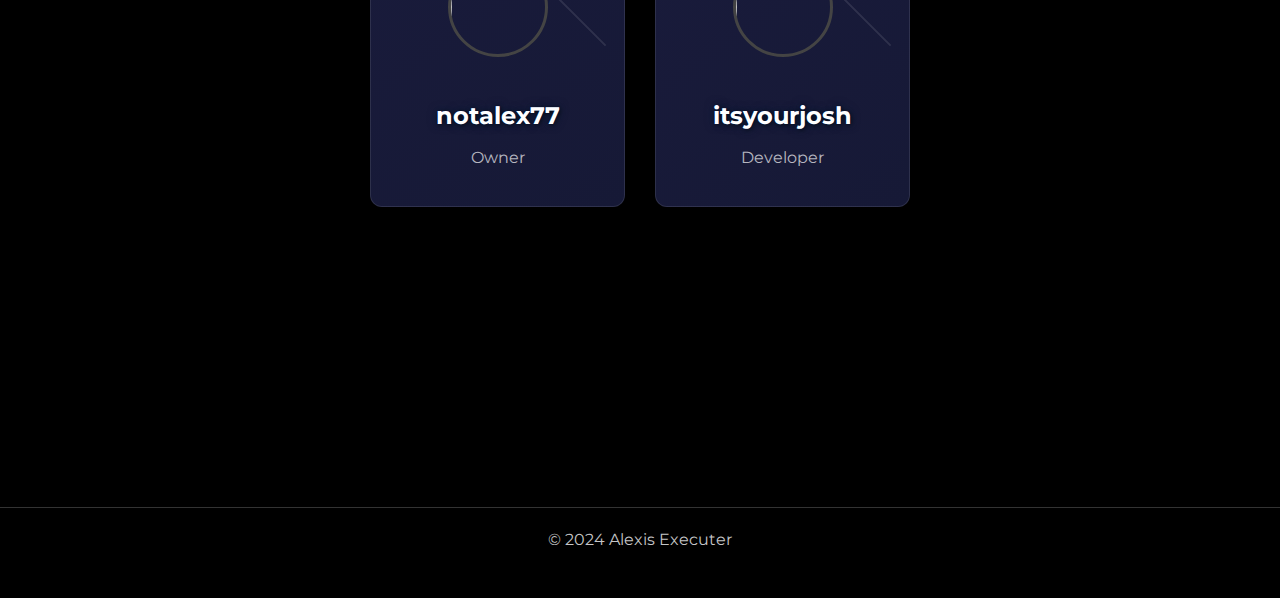
==== commit 109c4f6d: "Update index.html" ====
--- a/index.html
+++ b/index.html
@@ -155,7 +155,7 @@
             </div>
             <div class="faq-item">
                 <div class="faq-question">
-                    <h3>What is the features?</h3>
+                    <h3>What is the Executer features?</h3>
                     <i class="fa fa-chevron-down"></i>
                 </div>
                 <div class="faq-answer">
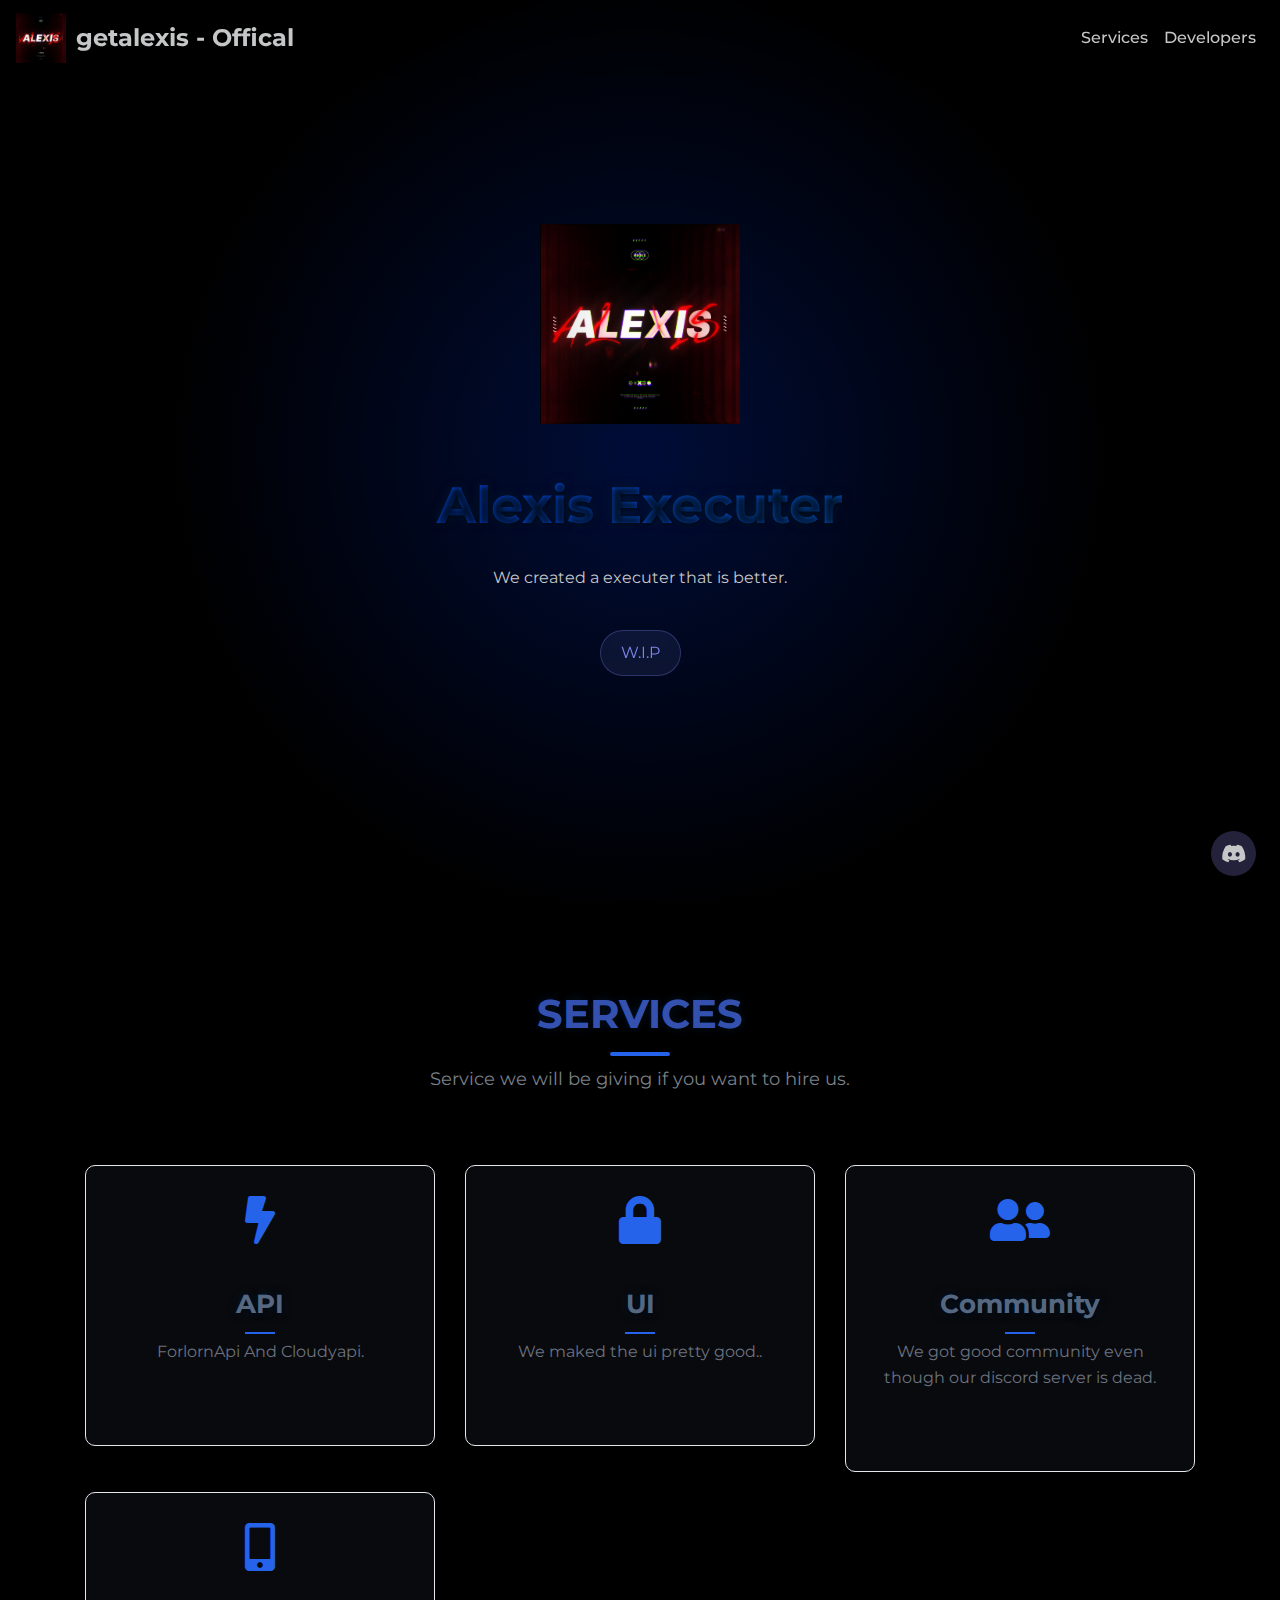
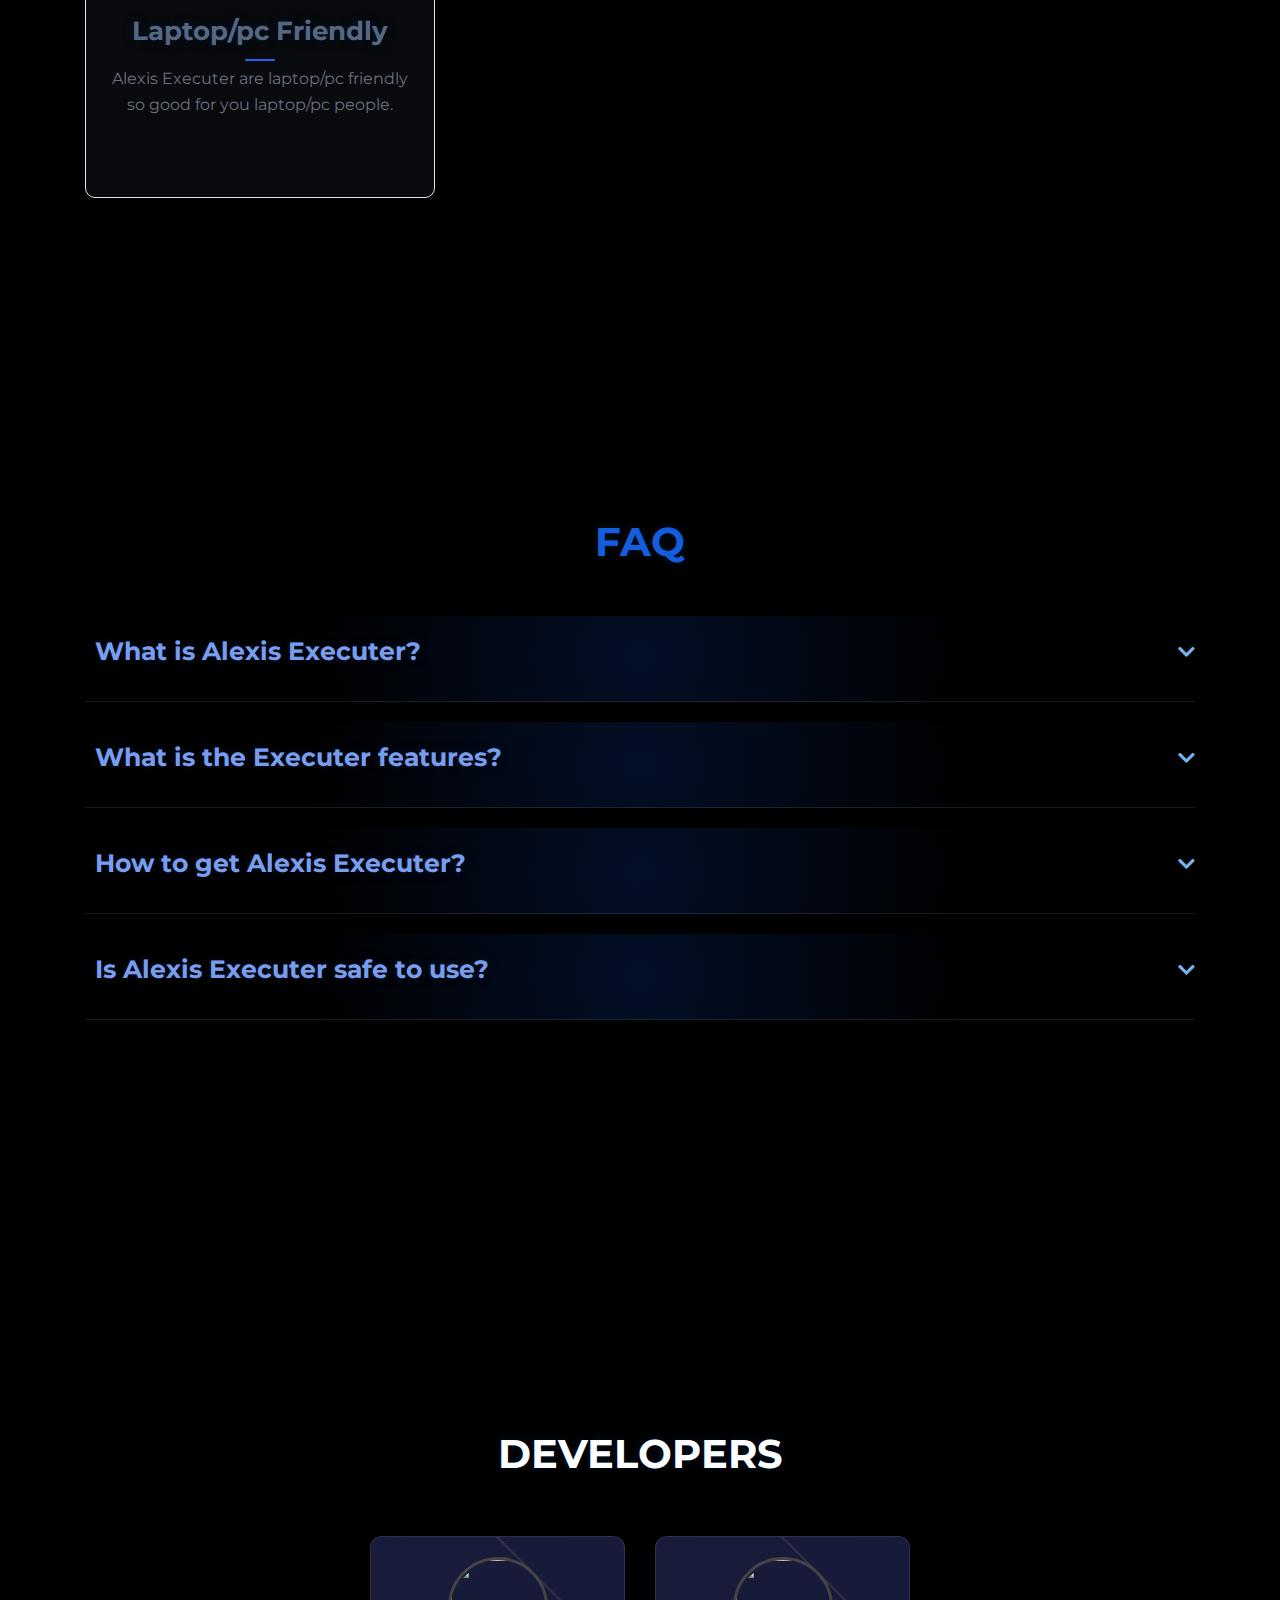
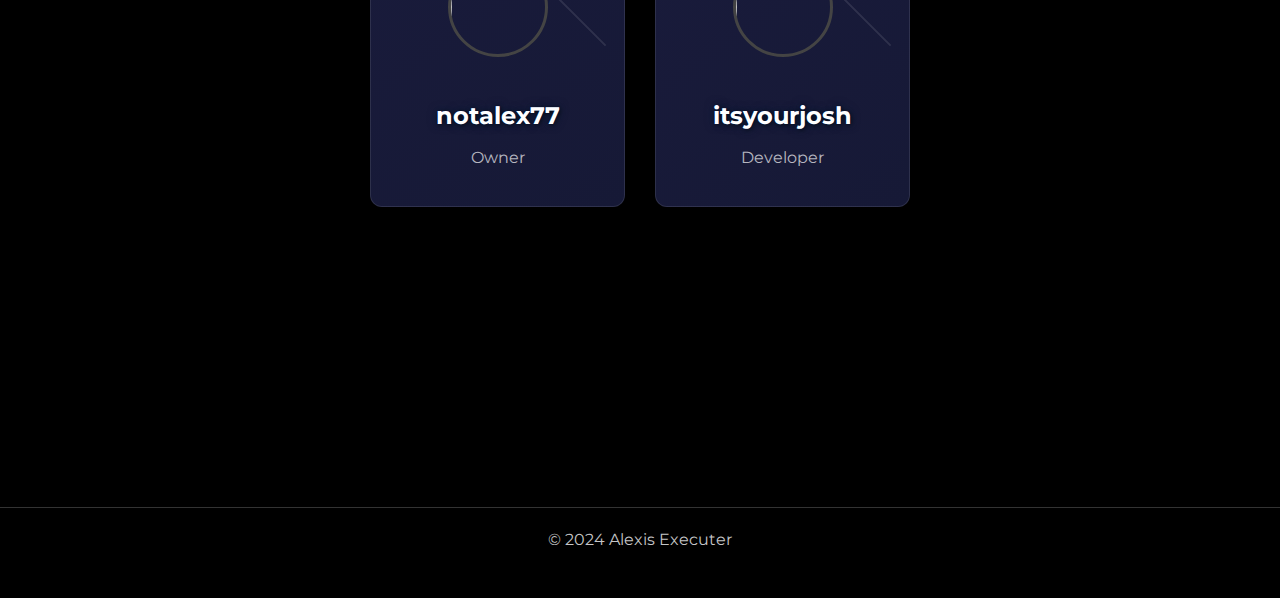
==== commit 75234a95: "Update index.html" ====
--- a/index.html
+++ b/index.html
@@ -56,7 +56,7 @@
             <img src="logo1.png" alt="Logo" class="glowing-logo" />
             <h1>Alexis Executer</h1>
             <p>We created a executer that is better.</p>
-            <a href="#" class="btn btn-primary mt-4">Download</a>
+            <a href="#" class="btn btn-primary mt-4">W.I.P</a>
         </div>
     </section>
 
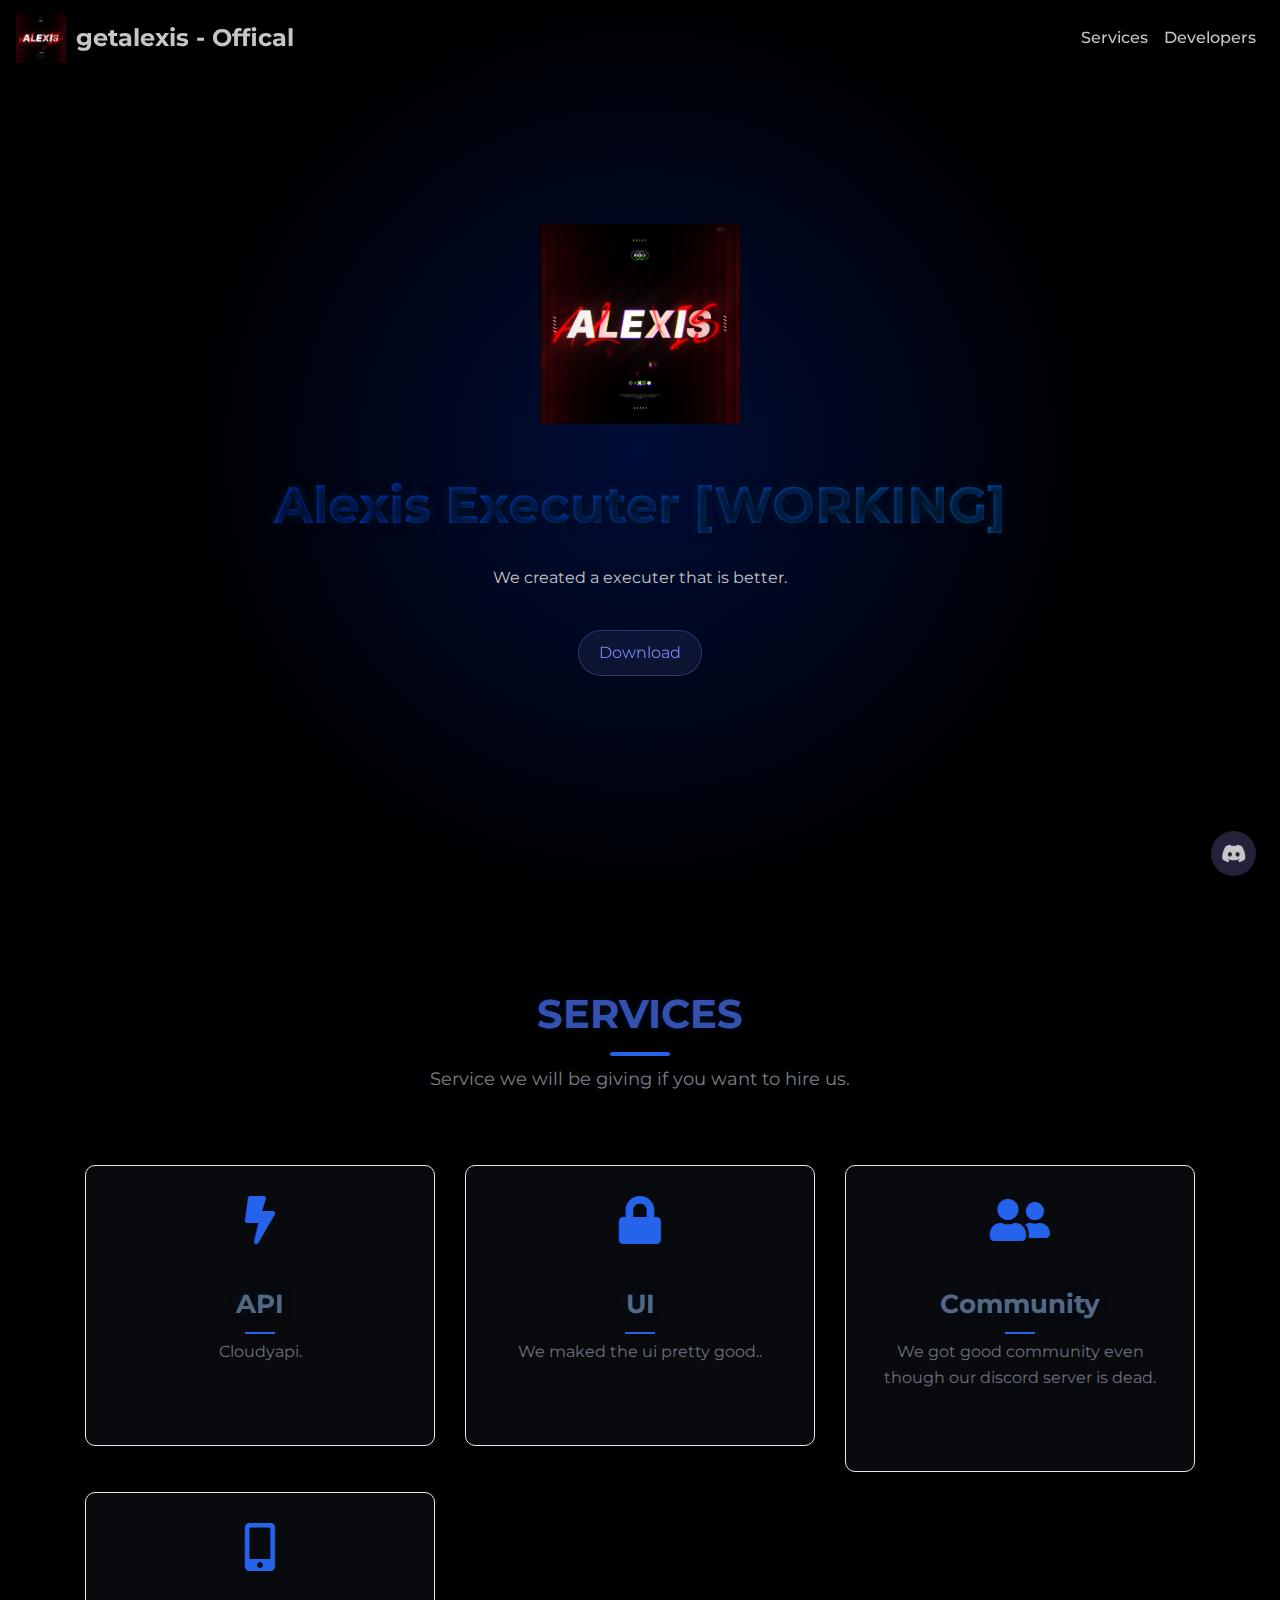
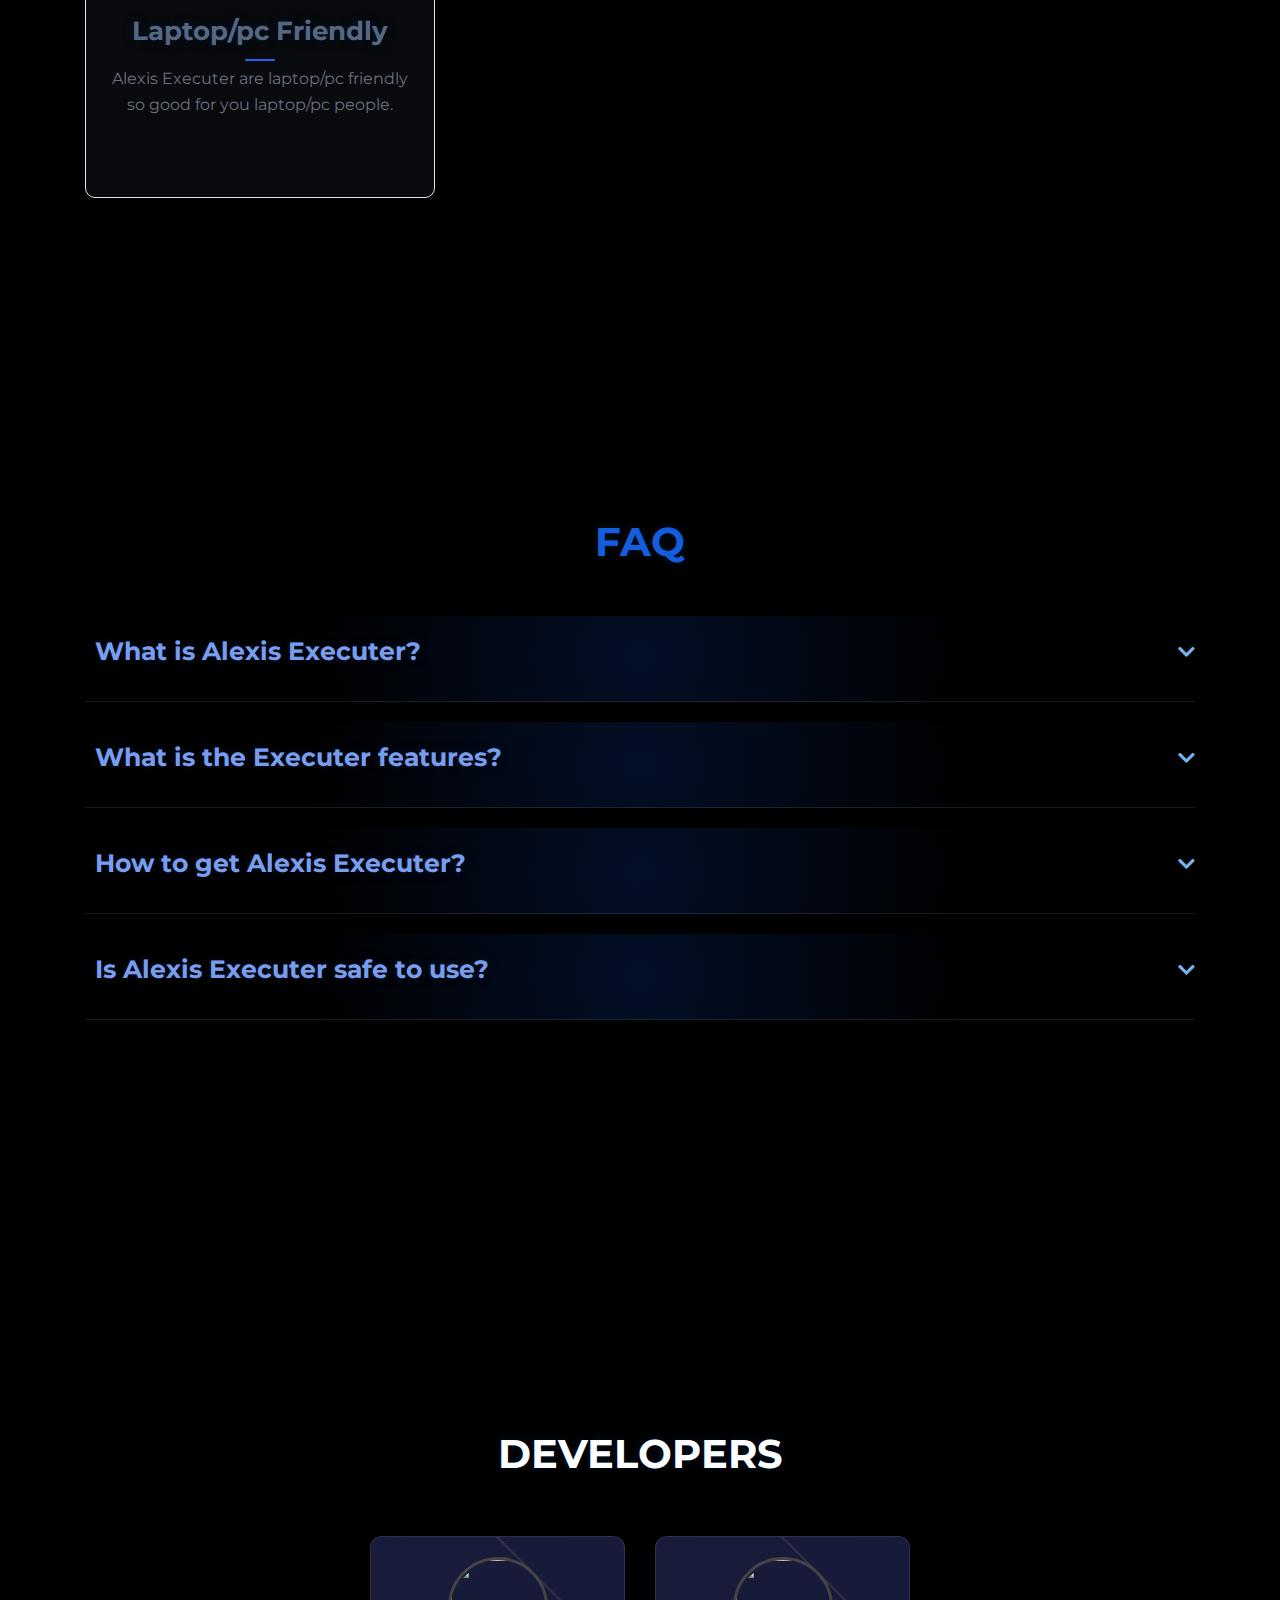
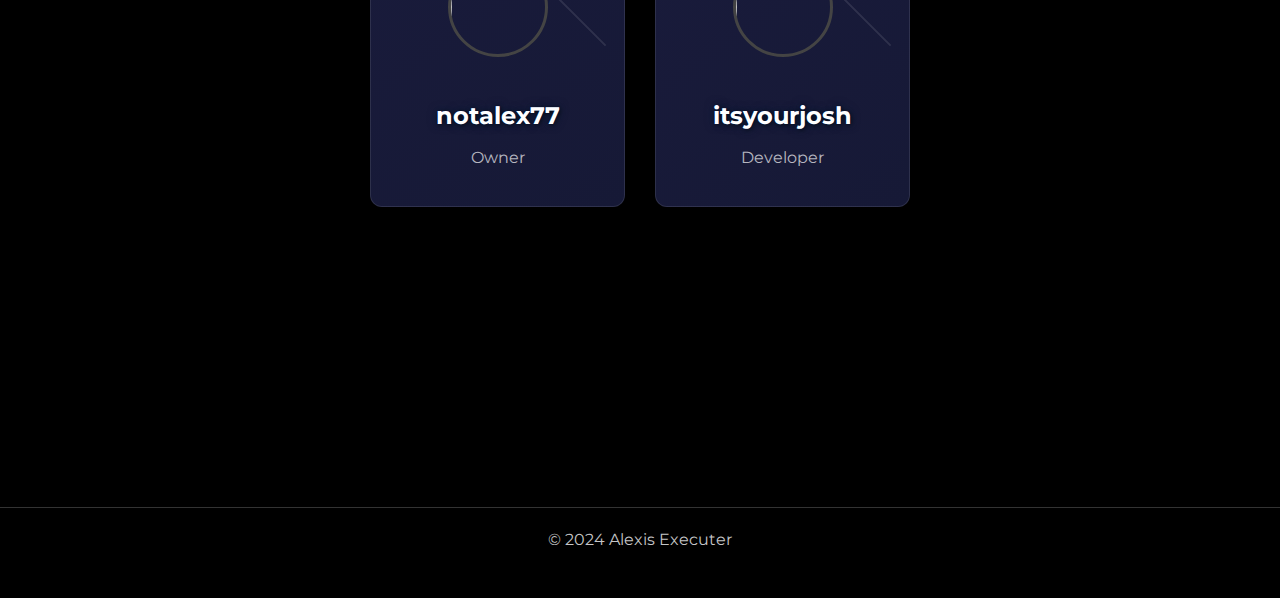
==== commit a641306f: "Update index.html" ====
--- a/index.html
+++ b/index.html
@@ -54,9 +54,9 @@
     <section class="content-section">
         <div class="container text-center">
             <img src="logo1.png" alt="Logo" class="glowing-logo" />
-            <h1>Alexis Executer</h1>
+                <h1>Alexis Executer [WORKING]</h1>
             <p>We created a executer that is better.</p>
-            <a href="#" class="btn btn-primary mt-4">W.I.P</a>
+            <a href="#" class="btn btn-primary mt-4">Download</a>
         </div>
     </section>
 
@@ -73,7 +73,7 @@
                 <div class="feature-card">
                     <i class="fas fa-bolt feature-icon"></i>
                     <h3>API</h3>
-                    <p>ForlornApi And Cloudyapi.</p>
+                    <p>Cloudyapi.</p>
                 </div>
             </div>
 
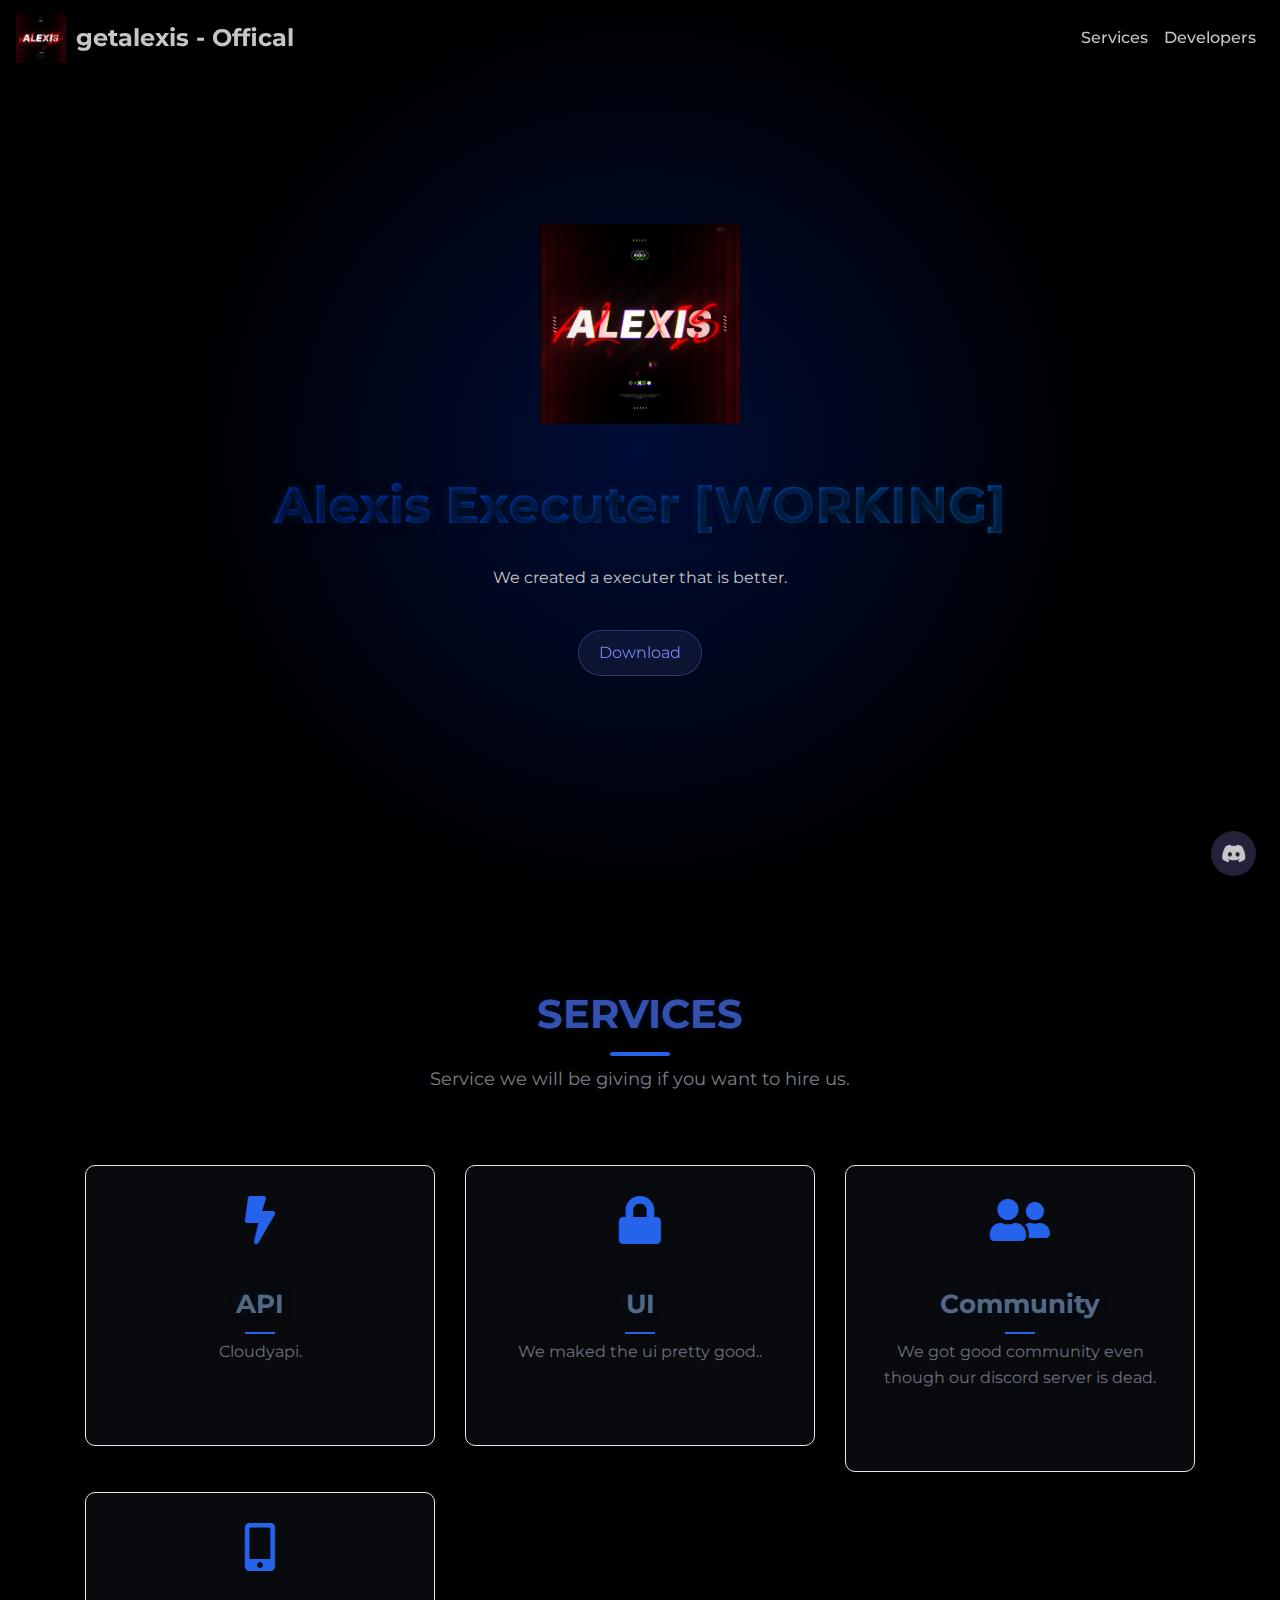
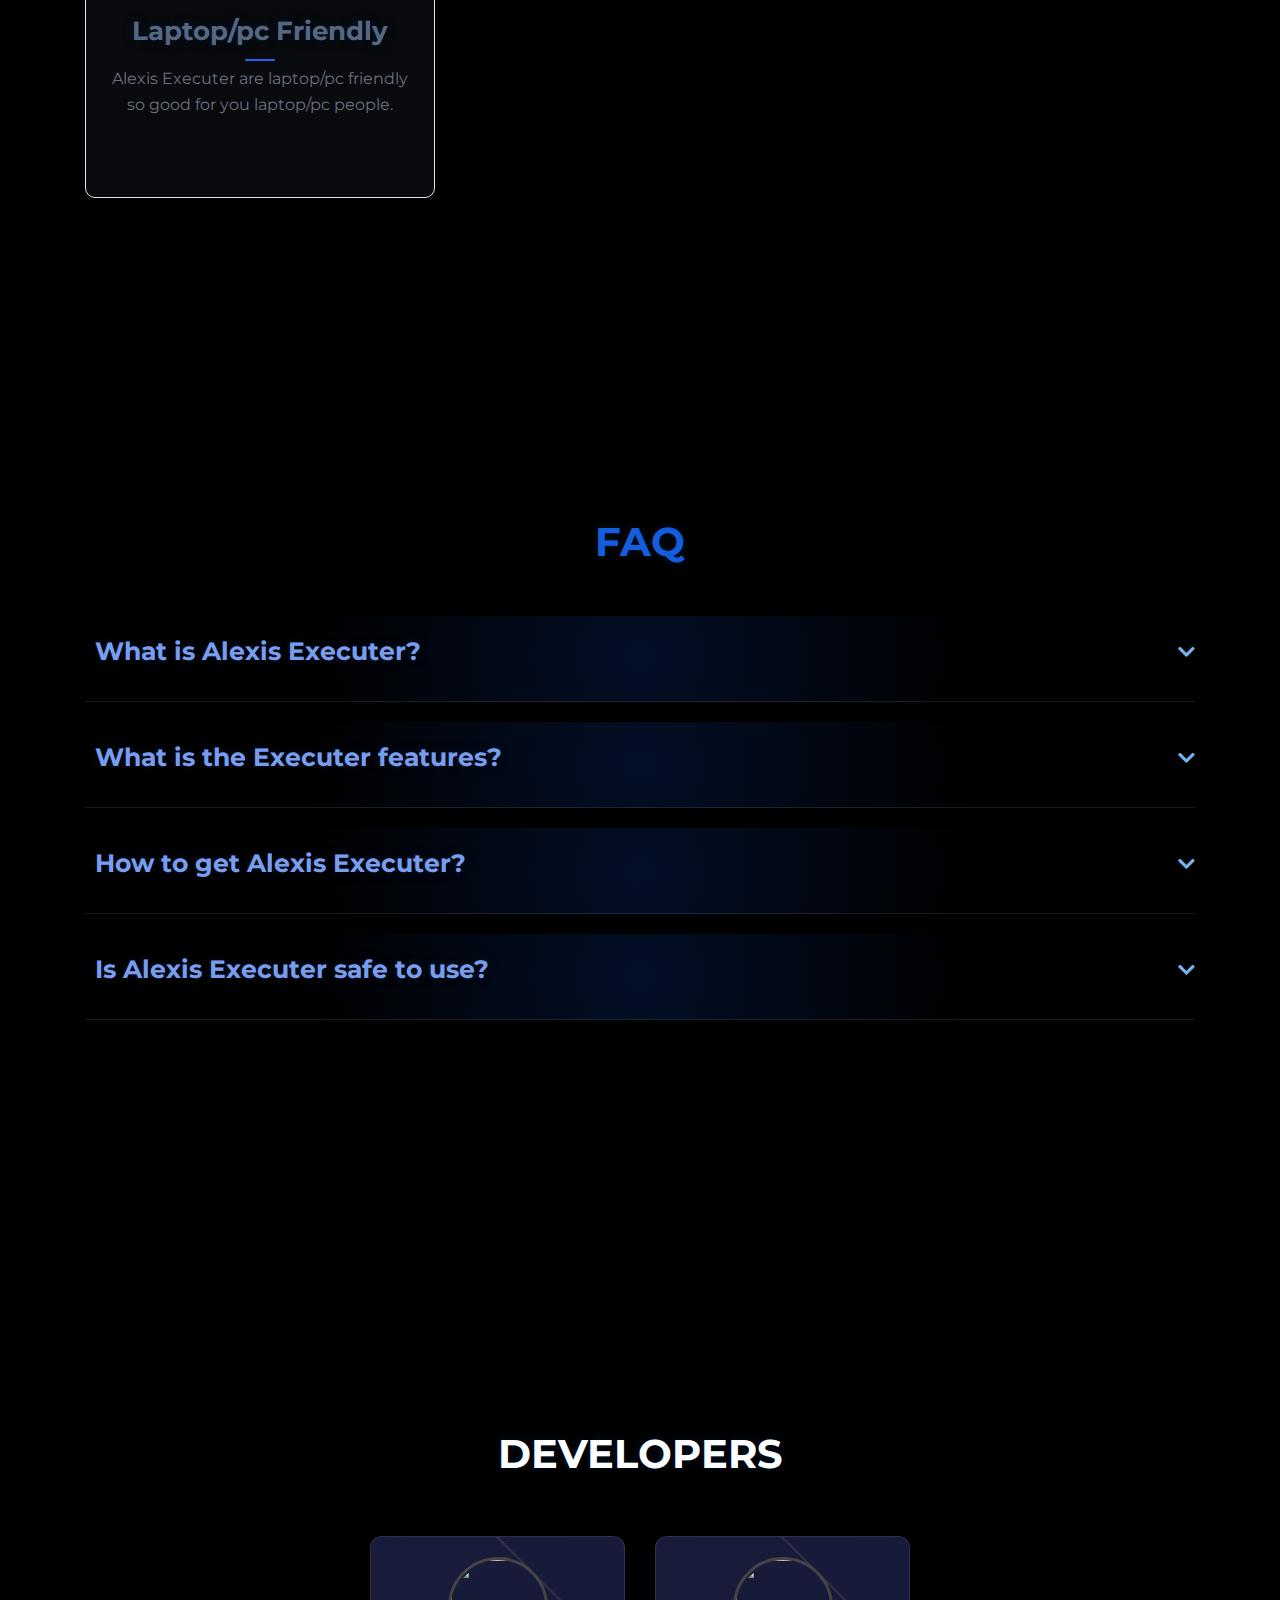
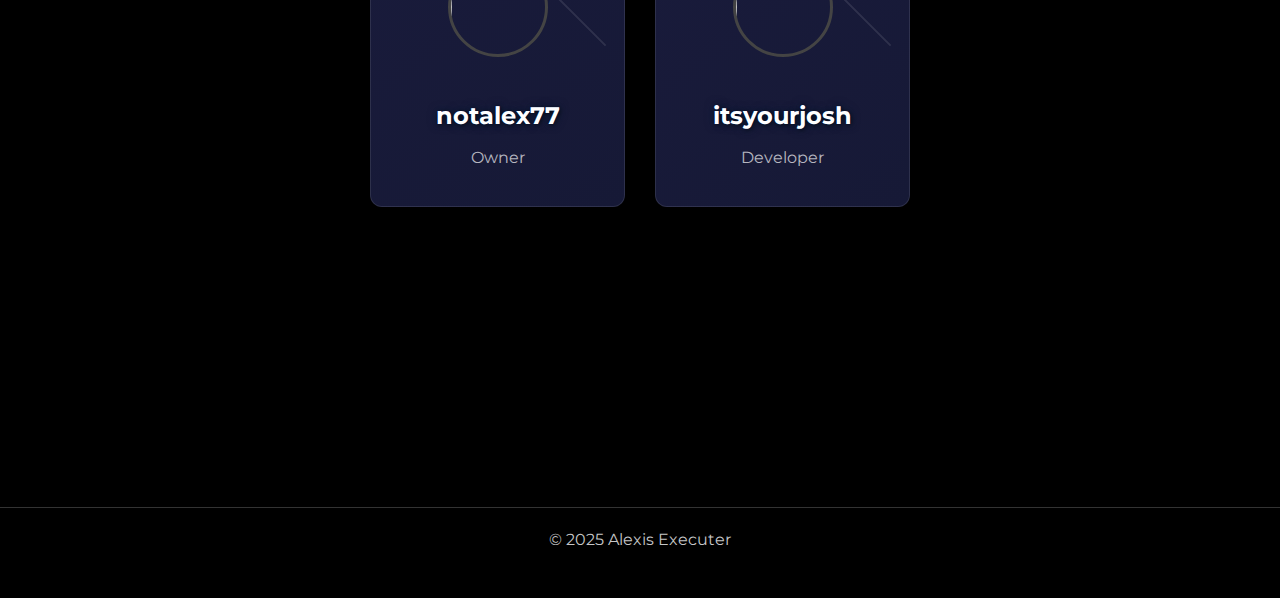
==== commit cb3f9418: "Update index.html" ====
--- a/index.html
+++ b/index.html
@@ -159,7 +159,7 @@
                     <i class="fa fa-chevron-down"></i>
                 </div>
                 <div class="faq-answer">
-                    <p>open file , save file , settings , scripthub and more
+                    <p>settings , scripthub and more
                         .</p>
                 </div>
             </div>
@@ -216,7 +216,7 @@
 
     <footer class="footer text-center">
         <div class="container">
-            <p>© 2024 Alexis Executer</p>
+            <p>© 2025 Alexis Executer</p>
         </div>
     </footer>
 
